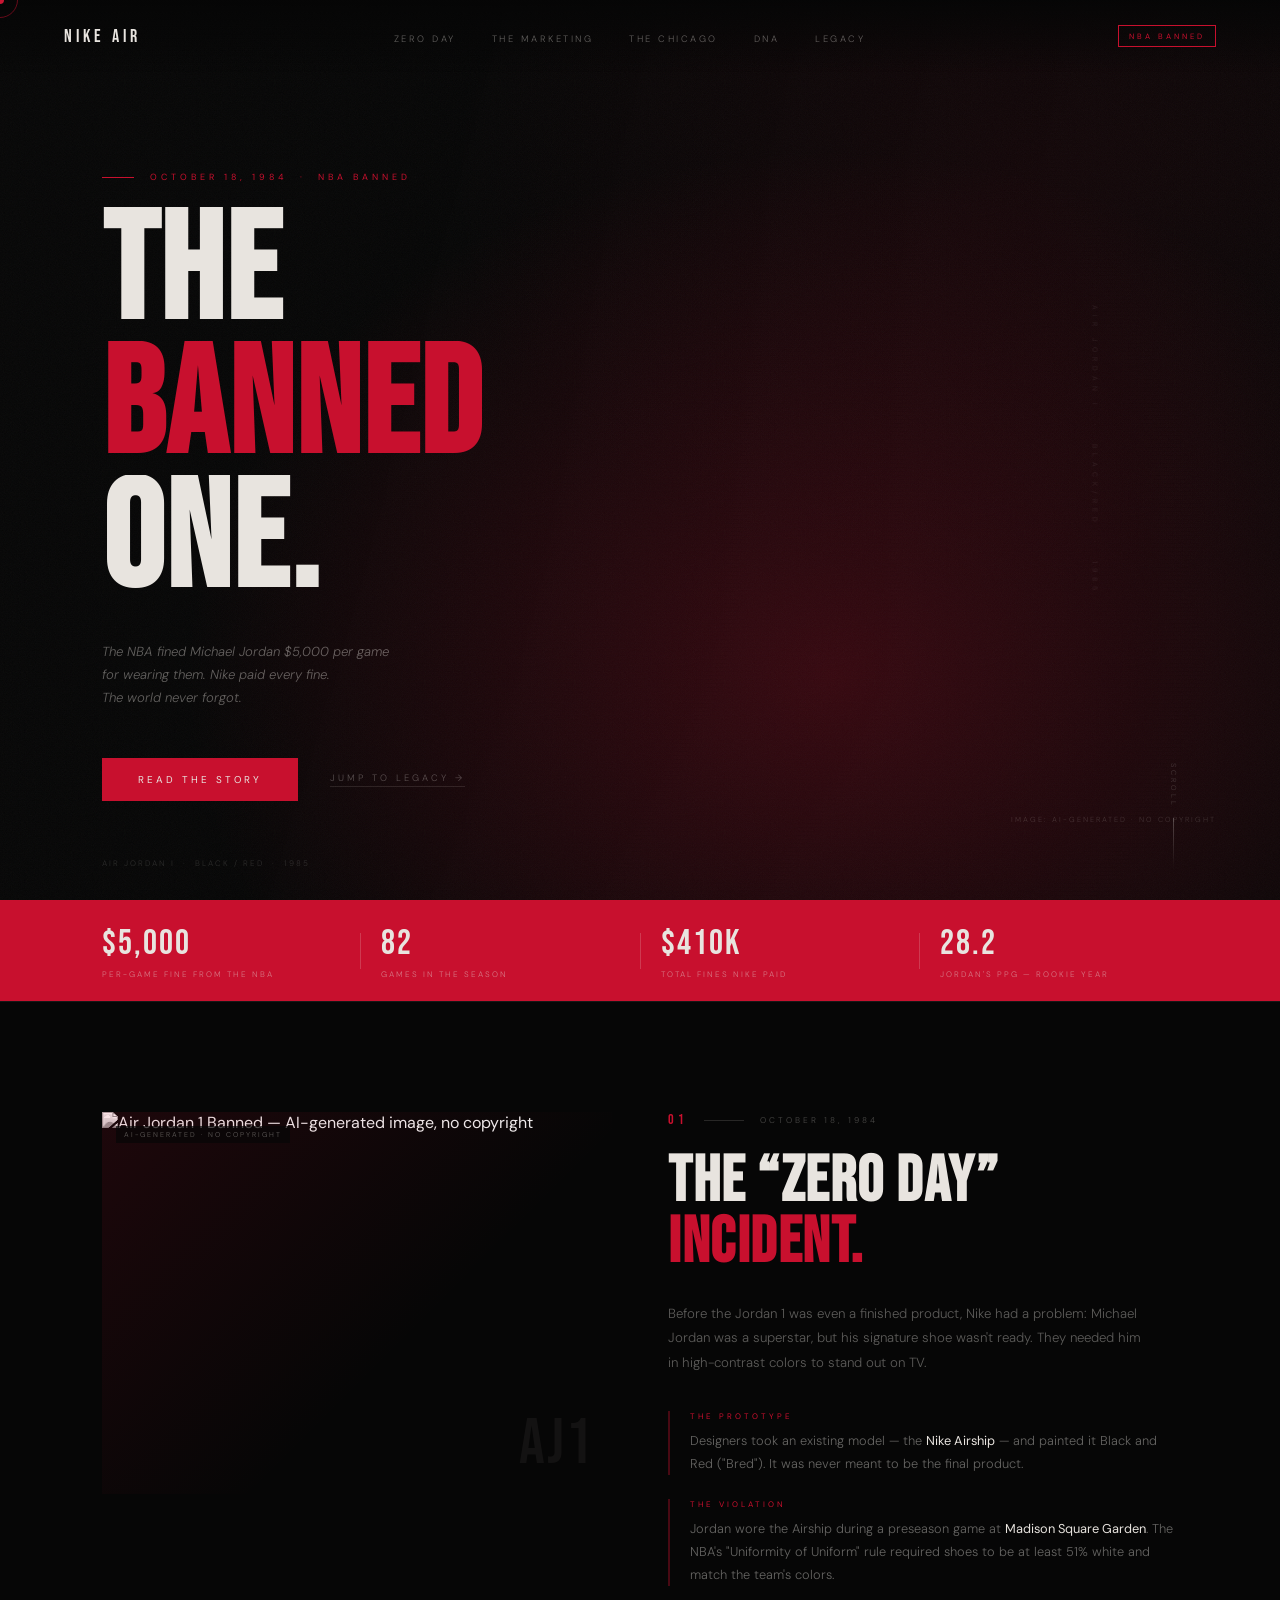
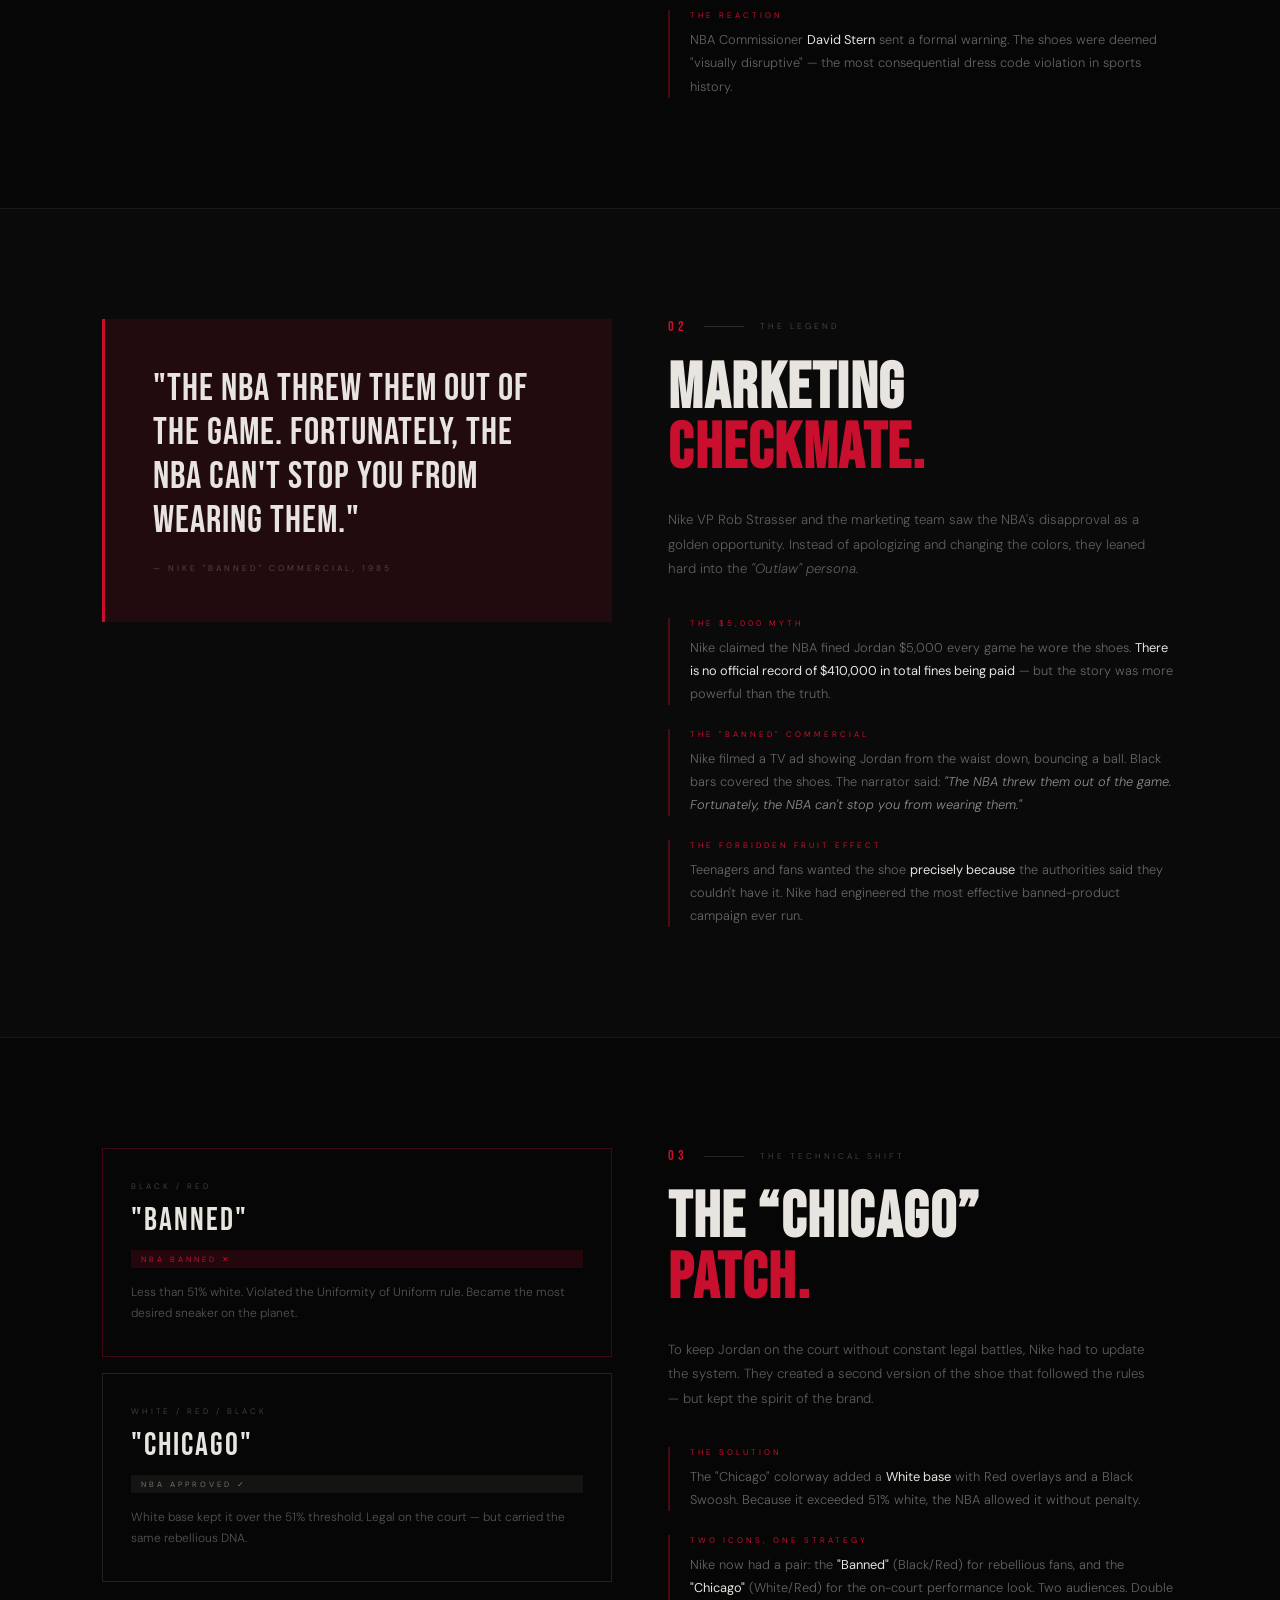
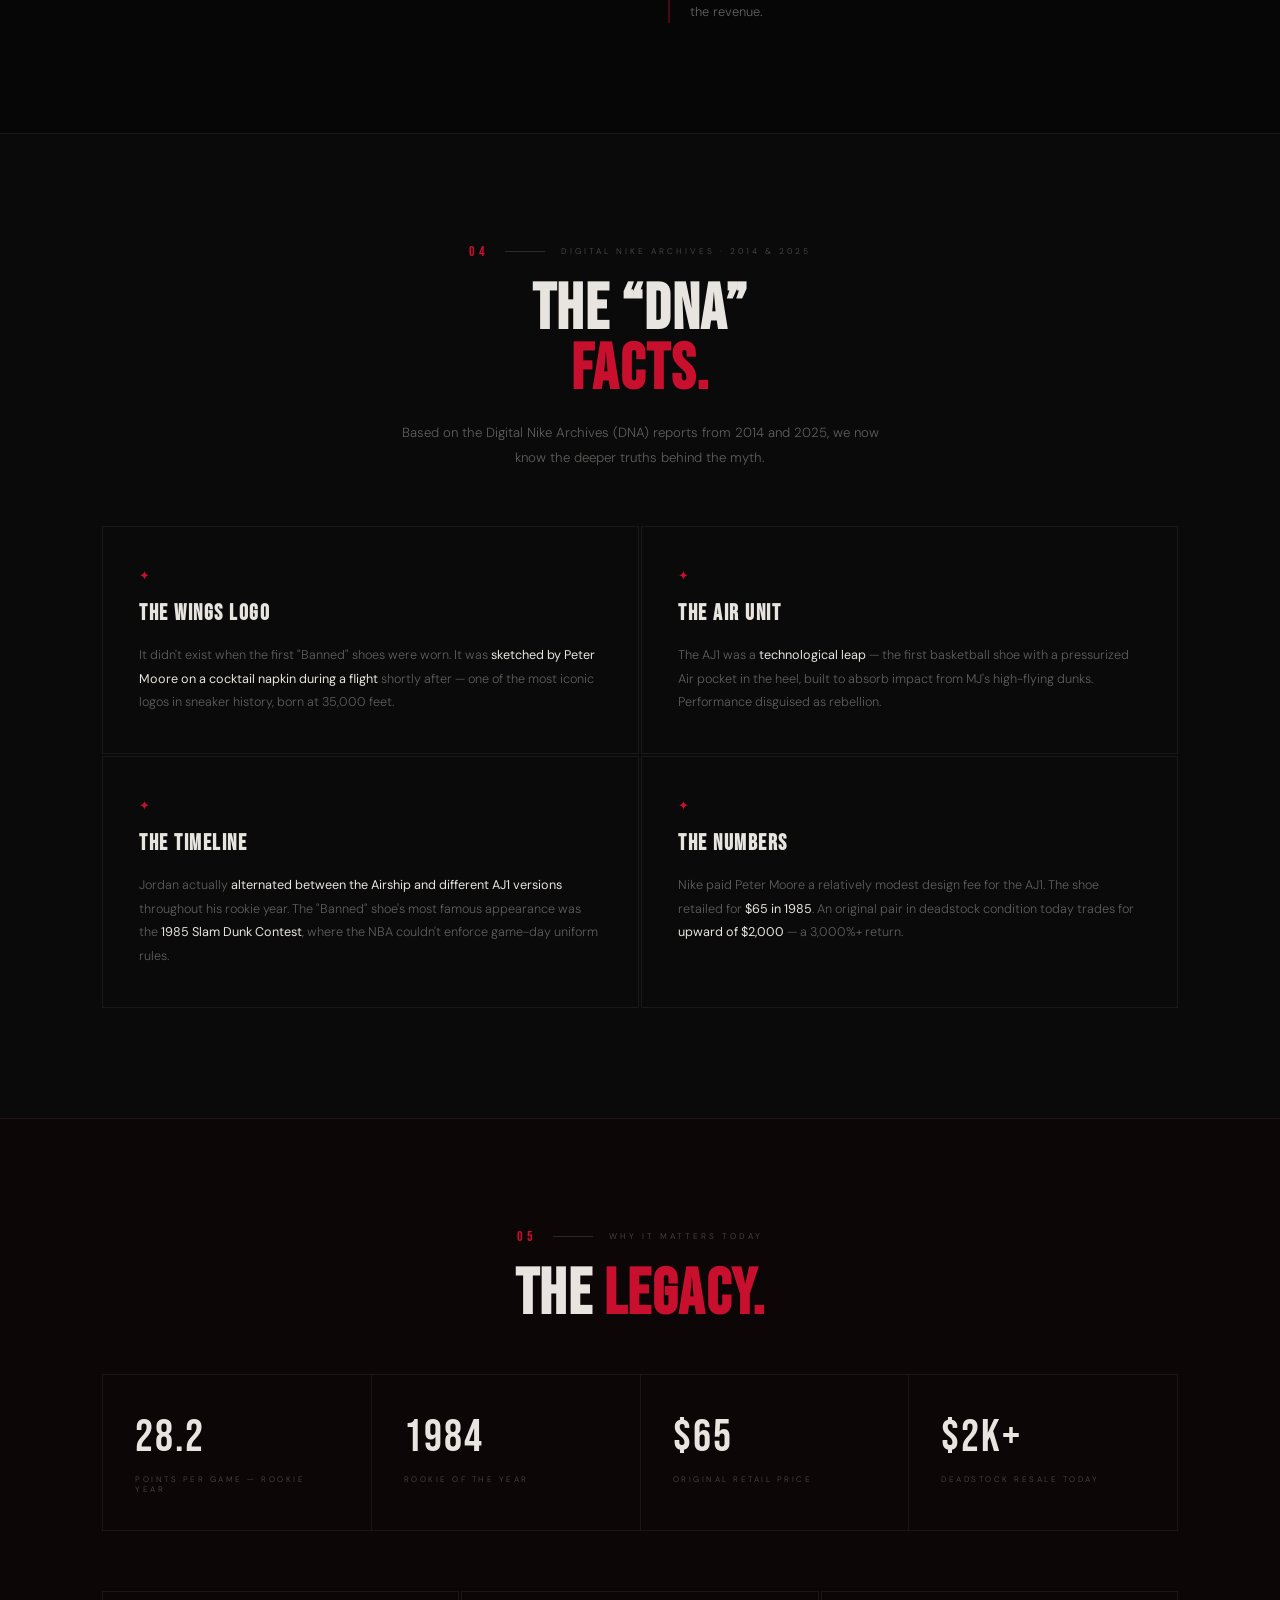
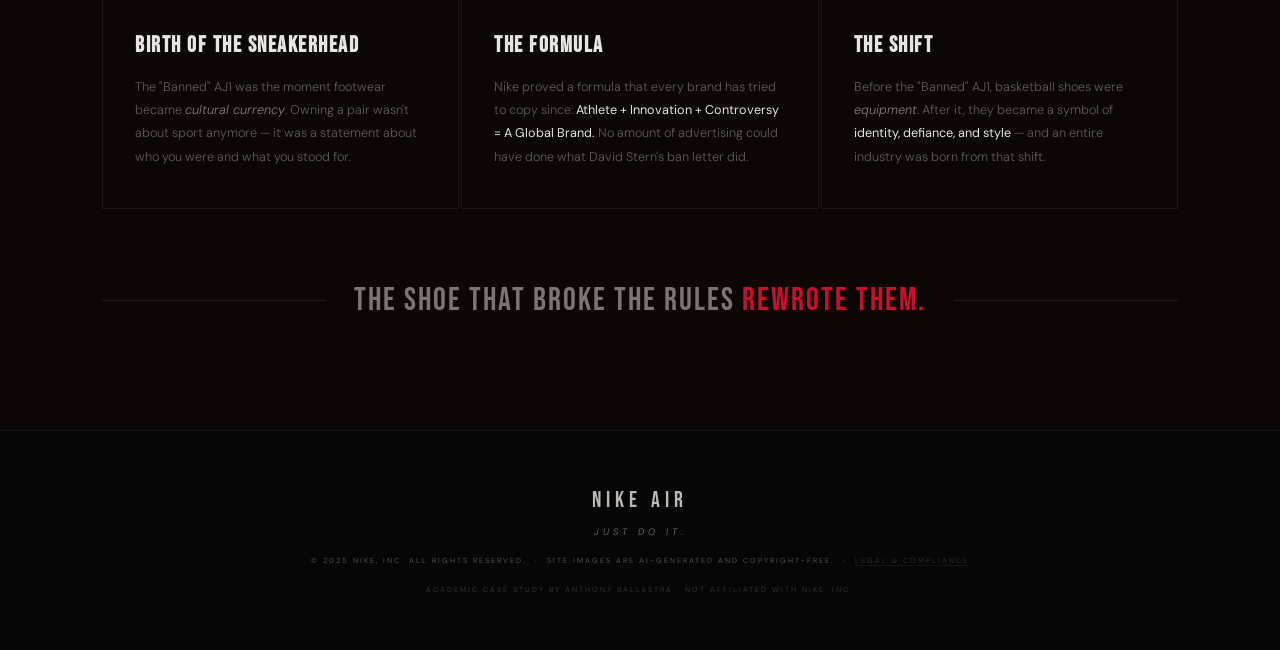
==== index.html @ bb5d792f "Completed Website" ====
<!DOCTYPE html>
<html lang="en">
<head>
    <meta charset="UTF-8">
    <meta name="viewport" content="width=device-width, initial-scale=1.0, viewport-fit=cover">
    <meta name="theme-color" content="#060606">
    <title>BANNED // AJ1 1985</title>
    <link rel="preconnect" href="https://fonts.googleapis.com">
    <link href="https://fonts.googleapis.com/css2?family=Bebas+Neue&family=DM+Sans:ital,wght@0,300;0,400;1,300&display=swap" rel="stylesheet">
    <link rel="stylesheet" href="style.css">
</head>
<body>

    <div class="cursor" id="cursor"></div>
    <div class="cursor-ring" id="cursorRing"></div>

    <!-- LOADING SCREEN -->
    <div class="loader" id="loader">
        <div class="loader-bar"></div>
        <span class="loader-text">AJ1 · 1985</span>
    </div>

    <!-- MOBILE MENU OVERLAY -->
    <div class="mobile-menu" id="mobileMenu" aria-hidden="true">
        <ul>
            <li><a href="#zero-day">Zero Day</a></li>
            <li><a href="#marketing">The Marketing</a></li>
            <li><a href="#chicago">The Chicago</a></li>
            <li><a href="#dna">DNA</a></li>
            <li><a href="#legacy">Legacy</a></li>
        </ul>
        <div class="mobile-menu-badge">NBA Banned</div>
    </div>

    <!-- NAV -->
    <nav>
        <div class="nav-logo">Nike Air</div>
        <ul class="nav-links">
            <li><a href="#zero-day">Zero Day</a></li>
            <li><a href="#marketing">The Marketing</a></li>
            <li><a href="#chicago">The Chicago</a></li>
            <li><a href="#dna">DNA</a></li>
            <li><a href="#legacy">Legacy</a></li>
        </ul>
        <div class="nav-badge">NBA BANNED</div>
        <button class="nav-hamburger" id="hamburger" aria-label="Open menu" aria-expanded="false">
            <span></span>
            <span></span>
            <span></span>
        </button>
    </nav>

    <!-- HERO -->
    <section class="hero">
        <div class="hero-bg"></div>
        <div class="hero-overlay-left"></div>
        <div class="hero-overlay-glow"></div>
        <div class="hero-noise"></div>
        <div class="hero-scan"></div>
        <div class="img-credit">Image: AI-generated · No copyright</div>

        <div class="hero-content">
            <div class="eyebrow">
                <div class="eyebrow-line"></div>
                <span class="eyebrow-text">October 18, 1984 &nbsp;·&nbsp; NBA Banned</span>
            </div>
            <h1 class="headline">
                <span class="line"><span>The</span></span>
                <span class="line"><span class="red">Banned</span></span>
                <span class="line"><span>One.</span></span>
            </h1>
            <p class="hero-body">
                The NBA fined Michael Jordan $5,000 per game<br>
                for wearing them. Nike paid every fine.<br>
                The world never forgot.
            </p>
            <div class="cta-group">
                <a href="#zero-day" class="cta-btn"><span>Read the Story</span></a>
                <a href="#legacy" class="cta-link">Jump to Legacy &rarr;</a>
            </div>
        </div>

        <div class="hero-side-text">AIR JORDAN I &nbsp;·&nbsp; BLACK/RED &nbsp;·&nbsp; 1985</div>

        <div class="hero-bottom">
            <span class="fine-print">Air Jordan I &nbsp;·&nbsp; Black / Red &nbsp;·&nbsp; 1985</span>
            <div class="scroll-hint">
                <span>Scroll</span>
                <div class="scroll-line"></div>
            </div>
        </div>
    </section>

    <!-- STATS STRIP -->
    <div class="stats-strip">
        <div class="stat-item">
            <span class="stat-num">$5,000</span>
            <span class="stat-label">Per-game fine from the NBA</span>
        </div>
        <div class="stat-divider"></div>
        <div class="stat-item">
            <span class="stat-num">82</span>
            <span class="stat-label">Games in the season</span>
        </div>
        <div class="stat-divider"></div>
        <div class="stat-item">
            <span class="stat-num">$410K</span>
            <span class="stat-label">Total fines Nike paid</span>
        </div>
        <div class="stat-divider"></div>
        <div class="stat-item">
            <span class="stat-num">28.2</span>
            <span class="stat-label">Jordan's PPG — Rookie Year</span>
        </div>
    </div>

    <!-- CHAPTER 1: ZERO DAY -->
    <section class="chapter" id="zero-day">
        <div class="chapter-inner story-layout">
            <div class="story-visual">
                <img src="./assets/jordan 1 banned.png"
                     alt="Air Jordan 1 Banned — AI-generated image, no copyright"
                     title="AI-generated image · No copyright restrictions"
                     class="story-visual-img"
                     loading="lazy">
                <div class="story-visual-overlay"></div>
                <div class="story-visual-label">AJ1</div>
                <div class="story-img-badge">AI-generated · No copyright</div>
            </div>
            <div class="chapter-text">
                <div class="chapter-tag">
                    <span class="chapter-num">01</span>
                    <span class="chapter-line"></span>
                    <span class="chapter-label">October 18, 1984</span>
                </div>
                <h2 class="chapter-headline">The &ldquo;Zero Day&rdquo;<br><span class="red">Incident.</span></h2>
                <p class="chapter-body">Before the Jordan 1 was even a finished product, Nike had a problem: Michael Jordan was a superstar, but his signature shoe wasn't ready. They needed him in high-contrast colors to stand out on TV.</p>
                <div class="fact-block">
                    <div class="fact-item">
                        <span class="fact-label">The Prototype</span>
                        <p>Designers took an existing model — the <strong>Nike Airship</strong> — and painted it Black and Red ("Bred"). It was never meant to be the final product.</p>
                    </div>
                    <div class="fact-item">
                        <span class="fact-label">The Violation</span>
                        <p>Jordan wore the Airship during a preseason game at <strong>Madison Square Garden</strong>. The NBA's "Uniformity of Uniform" rule required shoes to be at least 51% white and match the team's colors.</p>
                    </div>
                    <div class="fact-item">
                        <span class="fact-label">The Reaction</span>
                        <p>NBA Commissioner <strong>David Stern</strong> sent a formal warning. The shoes were deemed "visually disruptive" — the most consequential dress code violation in sports history.</p>
                    </div>
                </div>
            </div>
        </div>
    </section>

    <!-- CHAPTER 2: MARKETING CHECKMATE -->
    <section class="chapter chapter-alt" id="marketing">
        <div class="chapter-inner story-layout reverse">
            <div class="chapter-text">
                <div class="chapter-tag">
                    <span class="chapter-num">02</span>
                    <span class="chapter-line"></span>
                    <span class="chapter-label">The Legend</span>
                </div>
                <h2 class="chapter-headline">Marketing<br><span class="red">Checkmate.</span></h2>
                <p class="chapter-body">Nike VP Rob Strasser and the marketing team saw the NBA's disapproval as a golden opportunity. Instead of apologizing and changing the colors, they leaned hard into the <em>"Outlaw" persona.</em></p>
                <div class="fact-block">
                    <div class="fact-item">
                        <span class="fact-label">The $5,000 Myth</span>
                        <p>Nike claimed the NBA fined Jordan $5,000 every game he wore the shoes. <strong>There is no official record of $410,000 in total fines being paid</strong> — but the story was more powerful than the truth.</p>
                    </div>
                    <div class="fact-item">
                        <span class="fact-label">The "Banned" Commercial</span>
                        <p>Nike filmed a TV ad showing Jordan from the waist down, bouncing a ball. Black bars covered the shoes. The narrator said: <em>"The NBA threw them out of the game. Fortunately, the NBA can't stop you from wearing them."</em></p>
                    </div>
                    <div class="fact-item">
                        <span class="fact-label">The Forbidden Fruit Effect</span>
                        <p>Teenagers and fans wanted the shoe <strong>precisely because</strong> the authorities said they couldn't have it. Nike had engineered the most effective banned-product campaign ever run.</p>
                    </div>
                </div>
            </div>
            <div class="pull-quote-block">
                <blockquote>
                    "The NBA threw them out of the game. Fortunately, the NBA can't stop you from wearing them."
                </blockquote>
                <cite>— Nike "Banned" Commercial, 1985</cite>
            </div>
        </div>
    </section>

    <!-- CHAPTER 3: THE CHICAGO PATCH -->
    <section class="chapter" id="chicago">
        <div class="chapter-inner story-layout">
            <div class="specs-visual">
                <div class="colorway-card cc-banned">
                    <div class="cc-shoe-label">Black / Red</div>
                    <div class="cc-name">"Banned"</div>
                    <div class="cc-status status-banned">NBA Banned ✕</div>
                    <p class="cc-desc">Less than 51% white. Violated the Uniformity of Uniform rule. Became the most desired sneaker on the planet.</p>
                </div>
                <div class="colorway-card cc-chicago">
                    <div class="cc-shoe-label">White / Red / Black</div>
                    <div class="cc-name">"Chicago"</div>
                    <div class="cc-status status-allowed">NBA Approved ✓</div>
                    <p class="cc-desc">White base kept it over the 51% threshold. Legal on the court — but carried the same rebellious DNA.</p>
                </div>
            </div>
            <div class="chapter-text">
                <div class="chapter-tag">
                    <span class="chapter-num">03</span>
                    <span class="chapter-line"></span>
                    <span class="chapter-label">The Technical Shift</span>
                </div>
                <h2 class="chapter-headline">The &ldquo;Chicago&rdquo;<br><span class="red">Patch.</span></h2>
                <p class="chapter-body">To keep Jordan on the court without constant legal battles, Nike had to update the system. They created a second version of the shoe that followed the rules — but kept the spirit of the brand.</p>
                <div class="fact-block">
                    <div class="fact-item">
                        <span class="fact-label">The Solution</span>
                        <p>The "Chicago" colorway added a <strong>White base</strong> with Red overlays and a Black Swoosh. Because it exceeded 51% white, the NBA allowed it without penalty.</p>
                    </div>
                    <div class="fact-item">
                        <span class="fact-label">Two Icons, One Strategy</span>
                        <p>Nike now had a pair: the <strong>"Banned"</strong> (Black/Red) for rebellious fans, and the <strong>"Chicago"</strong> (White/Red) for the on-court performance look. Two audiences. Double the revenue.</p>
                    </div>
                </div>
            </div>
        </div>
    </section>

    <!-- CHAPTER 4: DNA FACTS -->
    <section class="chapter chapter-alt" id="dna">
        <div class="chapter-inner">
            <div class="chapter-tag centered">
                <span class="chapter-num">04</span>
                <span class="chapter-line"></span>
                <span class="chapter-label">Digital Nike Archives · 2014 &amp; 2025</span>
            </div>
            <h2 class="chapter-headline centered">The &ldquo;DNA&rdquo;<br><span class="red">Facts.</span></h2>
            <p class="chapter-body centered-body">Based on the Digital Nike Archives (DNA) reports from 2014 and 2025, we now know the deeper truths behind the myth.</p>
            <div class="dna-grid">
                <div class="dna-card">
                    <span class="dna-icon">✦</span>
                    <h3>The Wings Logo</h3>
                    <p>It didn't exist when the first "Banned" shoes were worn. It was <strong>sketched by Peter Moore on a cocktail napkin during a flight</strong> shortly after — one of the most iconic logos in sneaker history, born at 35,000 feet.</p>
                </div>
                <div class="dna-card">
                    <span class="dna-icon">✦</span>
                    <h3>The Air Unit</h3>
                    <p>The AJ1 was a <strong>technological leap</strong> — the first basketball shoe with a pressurized Air pocket in the heel, built to absorb impact from MJ's high-flying dunks. Performance disguised as rebellion.</p>
                </div>
                <div class="dna-card">
                    <span class="dna-icon">✦</span>
                    <h3>The Timeline</h3>
                    <p>Jordan actually <strong>alternated between the Airship and different AJ1 versions</strong> throughout his rookie year. The "Banned" shoe's most famous appearance was the <strong>1985 Slam Dunk Contest</strong>, where the NBA couldn't enforce game-day uniform rules.</p>
                </div>
                <div class="dna-card">
                    <span class="dna-icon">✦</span>
                    <h3>The Numbers</h3>
                    <p>Nike paid Peter Moore a relatively modest design fee for the AJ1. The shoe retailed for <strong>$65 in 1985</strong>. An original pair in deadstock condition today trades for <strong>upward of $2,000</strong> — a 3,000%+ return.</p>
                </div>
            </div>
        </div>
    </section>

    <!-- CHAPTER 5: LEGACY -->
    <section class="chapter legacy-chapter" id="legacy">
        <div class="chapter-inner">
            <div class="chapter-tag centered">
                <span class="chapter-num">05</span>
                <span class="chapter-line"></span>
                <span class="chapter-label">Why It Matters Today</span>
            </div>
            <h2 class="chapter-headline centered">The <span class="red">Legacy.</span></h2>

            <div class="legacy-stat-row">
                <div class="legacy-stat">
                    <span class="ls-num">28.2</span>
                    <span class="ls-label">Points Per Game — Rookie Year</span>
                </div>
                <div class="legacy-stat">
                    <span class="ls-num">1984</span>
                    <span class="ls-label">Rookie of the Year</span>
                </div>
                <div class="legacy-stat">
                    <span class="ls-num">$65</span>
                    <span class="ls-label">Original Retail Price</span>
                </div>
                <div class="legacy-stat">
                    <span class="ls-num">$2K+</span>
                    <span class="ls-label">Deadstock Resale Today</span>
                </div>
            </div>

            <div class="legacy-pillars">
                <div class="pillar">
                    <h3>Birth of the Sneakerhead</h3>
                    <p>The "Banned" AJ1 was the moment footwear became <em>cultural currency</em>. Owning a pair wasn't about sport anymore — it was a statement about who you were and what you stood for.</p>
                </div>
                <div class="pillar">
                    <h3>The Formula</h3>
                    <p>Nike proved a formula that every brand has tried to copy since: <strong>Athlete + Innovation + Controversy = A Global Brand.</strong> No amount of advertising could have done what David Stern's ban letter did.</p>
                </div>
                <div class="pillar">
                    <h3>The Shift</h3>
                    <p>Before the "Banned" AJ1, basketball shoes were <em>equipment</em>. After it, they became a symbol of <strong>identity, defiance, and style</strong> — and an entire industry was born from that shift.</p>
                </div>
            </div>

            <div class="closing-line">
                <div class="cl-rule"></div>
                <p>The shoe that broke the rules <span class="red">rewrote them.</span></p>
                <div class="cl-rule"></div>
            </div>
        </div>
    </section>

    <!-- FOOTER -->
    <footer class="footer">
        <div class="footer-inner">
            <div class="footer-logo">Nike Air</div>
            <p class="footer-tagline">Just Do It.</p>
            <p class="footer-copy">© 2025 Nike, Inc. All rights reserved. &nbsp;·&nbsp; Site images are AI-generated and copyright-free. &nbsp;·&nbsp; <a href="legal.html" style="color:inherit;opacity:0.5;text-decoration:none;border-bottom:1px solid rgba(232,228,223,0.15);">Legal &amp; Compliance</a></p>
            <p class="footer-copy" style="margin-top:8px;opacity:0.6;">Academic case study by Anthony Ballestra · Not affiliated with Nike, Inc.</p>
        </div>
    </footer>

    <script src="./main.js"></script>
</body>
</html>
---- style.css ----
/* ── RESET & VARIABLES ── */
*,
*::before,
*::after {
    margin: 0;
    padding: 0;
    box-sizing: border-box;
}

:root {
    --red: #c8102e;
    --red-dim: rgba(200, 16, 46, 0.12);
    --black: #060606;
    --off-white: #e8e4df;
    --dim: rgba(232, 228, 223, 0.38);
    --border: rgba(232, 228, 223, 0.07);
    --nav-height: 72px;
}

html {
    scroll-behavior: smooth;
    -webkit-text-size-adjust: 100%;
}

body {
    overflow-x: hidden;
    background: var(--black);
    color: var(--off-white);
    font-family: 'DM Sans', sans-serif;
    cursor: none;
    -webkit-font-smoothing: antialiased;
    -moz-osx-font-smoothing: grayscale;
}

.red { color: var(--red); }

/* ── LOADER ── */
.loader {
    position: fixed;
    inset: 0;
    z-index: 9999;
    display: flex;
    flex-direction: column;
    align-items: center;
    justify-content: center;
    gap: 20px;
    background: var(--black);
    transition: opacity 0.6s ease, visibility 0.6s ease;
}

.loader.done {
    opacity: 0;
    visibility: hidden;
    pointer-events: none;
}

.loader-bar {
    position: relative;
    width: 200px;
    height: 1px;
    overflow: hidden;
    background: rgba(232, 228, 223, 0.08);
}

.loader-bar::after {
    content: '';
    position: absolute;
    top: 0; left: -100%;
    width: 100%; height: 100%;
    background: var(--red);
    animation: loadBar 1.1s cubic-bezier(0.4, 0, 0.2, 1) forwards;
}

@keyframes loadBar { to { left: 0; } }

.loader-text {
    color: rgba(232, 228, 223, 0.25);
    font-size: 0.52rem;
    letter-spacing: 6px;
    text-transform: uppercase;
}

/* ── CURSOR ── */
.cursor {
    position: fixed;
    z-index: 9000;
    width: 8px; height: 8px;
    pointer-events: none;
    background: var(--red);
    border-radius: 50%;
    transform: translate(-50%, -50%);
    transition: width 0.2s, height 0.2s;
    mix-blend-mode: screen;
}

.cursor-ring {
    position: fixed;
    z-index: 8999;
    width: 36px; height: 36px;
    pointer-events: none;
    border: 1px solid rgba(200, 16, 46, 0.5);
    border-radius: 50%;
    transform: translate(-50%, -50%);
    transition: width 0.2s, height 0.2s, border-color 0.2s;
}

/* ── NAV ── */
nav {
    position: fixed;
    top: 0; left: 0; right: 0;
    z-index: 100;
    display: flex;
    justify-content: space-between;
    align-items: center;
    padding: 0 5%;
    height: var(--nav-height);
}

nav::before {
    content: '';
    position: absolute;
    inset: 0;
    pointer-events: none;
    background: linear-gradient(to bottom, rgba(6,6,6,0.97) 0%, transparent 100%);
    backdrop-filter: blur(0px);
    -webkit-backdrop-filter: blur(0px);
}

.nav-logo {
    position: relative;
    color: var(--off-white);
    font-family: 'Bebas Neue', sans-serif;
    font-size: 1.1rem;
    letter-spacing: 4px;
    z-index: 1;
}

.nav-links {
    position: relative;
    display: flex;
    gap: 36px;
    list-style: none;
    z-index: 1;
}

.nav-links a {
    color: rgba(232, 228, 223, 0.4);
    font-size: 0.58rem;
    font-weight: 300;
    letter-spacing: 2.5px;
    text-transform: uppercase;
    text-decoration: none;
    transition: color 0.3s;
}

.nav-links a:hover { color: var(--off-white); }

.nav-badge {
    position: relative;
    padding: 5px 10px;
    border: 1px solid var(--red);
    color: var(--red);
    font-size: 0.48rem;
    letter-spacing: 3px;
    text-transform: uppercase;
    z-index: 1;
}

/* ── HAMBURGER ── */
.nav-hamburger {
    display: none;
    position: relative;
    z-index: 200;
    flex-direction: column;
    justify-content: center;
    gap: 5px;
    width: 32px;
    height: 32px;
    background: none;
    border: none;
    cursor: pointer;
    padding: 4px;
}

.nav-hamburger span {
    display: block;
    width: 100%;
    height: 1px;
    background: var(--off-white);
    transition: transform 0.35s cubic-bezier(0.16, 1, 0.3, 1), opacity 0.3s ease;
    transform-origin: center;
}

.nav-hamburger.open span:nth-child(1) { transform: translateY(6px) rotate(45deg); }
.nav-hamburger.open span:nth-child(2) { opacity: 0; transform: scaleX(0); }
.nav-hamburger.open span:nth-child(3) { transform: translateY(-6px) rotate(-45deg); }

/* ── MOBILE MENU OVERLAY ── */
.mobile-menu {
    display: none;
    position: fixed;
    inset: 0;
    z-index: 150;
    background: rgba(6, 6, 6, 0.98);
    flex-direction: column;
    justify-content: center;
    align-items: center;
    gap: 0;
    opacity: 0;
    pointer-events: none;
    transition: opacity 0.4s ease;
}

.mobile-menu.open {
    opacity: 1;
    pointer-events: all;
}

.mobile-menu ul {
    list-style: none;
    display: flex;
    flex-direction: column;
    align-items: center;
    gap: 8px;
    width: 100%;
    padding: 0 8%;
}

.mobile-menu ul li a {
    display: block;
    padding: 18px 0;
    color: rgba(232, 228, 223, 0.5);
    font-family: 'Bebas Neue', sans-serif;
    font-size: clamp(2.2rem, 8vw, 3.5rem);
    letter-spacing: 3px;
    text-transform: uppercase;
    text-decoration: none;
    text-align: center;
    border-bottom: 1px solid var(--border);
    width: 100%;
    transition: color 0.3s;
}

.mobile-menu ul li a:hover { color: var(--off-white); }
.mobile-menu ul li:last-child a { border-bottom: none; }

.mobile-menu-badge {
    margin-top: 40px;
    padding: 6px 14px;
    border: 1px solid var(--red);
    color: var(--red);
    font-size: 0.5rem;
    letter-spacing: 4px;
    text-transform: uppercase;
}

/* ── HERO ── */
.hero {
    position: relative;
    display: flex;
    align-items: center;
    width: 100%;
    height: 100svh;
    min-height: 600px;
    overflow: hidden;
}

.hero-bg {
    position: absolute;
    inset: 0;
    background-image: url('./assets/jordan\ 1\ banned.png');
    background-size: cover;
    background-position: center 30%;
    transform: scale(1.08);
    animation: slowZoom 20s ease forwards;
}

@keyframes slowZoom {
    from { transform: scale(1.08); }
    to   { transform: scale(1.0); }
}

.hero-overlay-left {
    position: absolute;
    inset: 0;
    background: linear-gradient(
        105deg,
        rgba(6,6,6,1) 0%,
        rgba(6,6,6,0.93) 28%,
        rgba(6,6,6,0.5) 52%,
        rgba(6,6,6,0.08) 72%,
        transparent 100%
    );
}

.hero-overlay-glow {
    position: absolute;
    inset: 0;
    background:
        radial-gradient(ellipse at 65% 75%, rgba(200,16,46,0.25) 0%, transparent 55%),
        radial-gradient(ellipse at 80% 20%, rgba(200,16,46,0.07) 0%, transparent 40%);
}

.hero-noise {
    position: absolute;
    inset: 0;
    opacity: 0.04;
    background-image: url("data:image/svg+xml,%3Csvg viewBox='0 0 200 200' xmlns='http://www.w3.org/2000/svg'%3E%3Cfilter id='n'%3E%3CfeTurbulence type='fractalNoise' baseFrequency='0.85' numOctaves='4' stitchTiles='stitch'/%3E%3C/filter%3E%3Crect width='100%25' height='100%25' filter='url(%23n)'/%3E%3C/svg%3E");
    background-size: 150px 150px;
}

.hero-scan {
    position: absolute;
    inset: 0;
    pointer-events: none;
    background: repeating-linear-gradient(
        to bottom,
        transparent,
        transparent 3px,
        rgba(0,0,0,0.025) 3px,
        rgba(0,0,0,0.025) 4px
    );
}

.img-credit {
    position: absolute;
    bottom: 76px;
    right: 5%;
    z-index: 10;
    color: rgba(232,228,223,0.18);
    font-size: 0.46rem;
    font-weight: 300;
    letter-spacing: 2px;
    text-transform: uppercase;
}

.hero-content {
    position: relative;
    z-index: 10;
    max-width: 620px;
    padding-left: 8%;
    padding-top: var(--nav-height);
}

.eyebrow {
    display: flex;
    align-items: center;
    gap: 16px;
    margin-bottom: 24px;
    opacity: 0;
    animation: fadeUp 0.8s ease 1.4s forwards;
}

.eyebrow-line {
    width: 32px;
    height: 1px;
    background: var(--red);
    flex-shrink: 0;
}

.eyebrow-text {
    color: var(--red);
    font-size: 0.56rem;
    font-weight: 400;
    letter-spacing: 4px;
    text-transform: uppercase;
}

.headline {
    margin-bottom: 32px;
    font-family: 'Bebas Neue', sans-serif;
    font-size: clamp(4rem, 12vw, 9.5rem);
    line-height: 0.88;
    letter-spacing: 2px;
    text-transform: uppercase;
}

.headline .line {
    display: block;
    overflow: hidden;
}

.headline .line span {
    display: block;
    opacity: 0;
    transform: translateY(100%);
}

.headline .line:nth-child(1) span { animation: slideUp 0.7s cubic-bezier(0.16,1,0.3,1) 1.6s  forwards; }
.headline .line:nth-child(2) span { animation: slideUp 0.7s cubic-bezier(0.16,1,0.3,1) 1.75s forwards; }
.headline .line:nth-child(3) span { animation: slideUp 0.7s cubic-bezier(0.16,1,0.3,1) 1.9s  forwards; }

@keyframes slideUp { to { opacity: 1; transform: translateY(0); } }
@keyframes fadeUp {
    from { opacity: 0; transform: translateY(12px); }
    to   { opacity: 1; transform: translateY(0); }
}

.hero-body {
    max-width: 320px;
    margin-bottom: 48px;
    color: rgba(232,228,223,0.4);
    font-size: 0.82rem;
    font-weight: 300;
    font-style: italic;
    line-height: 1.75;
    opacity: 0;
    animation: fadeUp 0.8s ease 2.1s forwards;
}

.cta-group {
    display: flex;
    align-items: center;
    gap: 32px;
    opacity: 0;
    animation: fadeUp 0.8s ease 2.3s forwards;
    flex-wrap: wrap;
}

.cta-btn {
    position: relative;
    display: inline-flex;
    padding: 15px 36px;
    overflow: hidden;
    background: var(--red);
    color: var(--off-white);
    font-size: 0.62rem;
    font-weight: 400;
    letter-spacing: 3px;
    text-transform: uppercase;
    text-decoration: none;
    transition: color 0.35s;
}

.cta-btn::before {
    content: '';
    position: absolute;
    inset: 0;
    background: var(--off-white);
    transform: translateX(-101%);
    transition: transform 0.35s cubic-bezier(0.16,1,0.3,1);
}

.cta-btn:hover::before  { transform: translateX(0); }
.cta-btn:hover          { color: var(--black); }

.cta-btn span {
    position: relative;
    z-index: 1;
}

.cta-link {
    padding-bottom: 2px;
    border-bottom: 1px solid rgba(232,228,223,0.12);
    color: rgba(232,228,223,0.32);
    font-size: 0.58rem;
    font-weight: 300;
    letter-spacing: 3px;
    text-transform: uppercase;
    text-decoration: none;
    transition: color 0.3s, border-color 0.3s;
}

.cta-link:hover {
    border-color: rgba(232,228,223,0.45);
    color: var(--off-white);
}

.hero-side-text {
    position: absolute;
    top: 50%;
    right: 40px;
    z-index: 10;
    color: rgba(232,228,223,0.1);
    font-size: 0.44rem;
    font-weight: 300;
    letter-spacing: 5px;
    text-transform: uppercase;
    white-space: nowrap;
    transform: translateY(-50%) rotate(90deg);
}

.hero-bottom {
    position: absolute;
    bottom: 32px;
    left: 8%; right: 8%;
    z-index: 10;
    display: flex;
    justify-content: space-between;
    align-items: flex-end;
    opacity: 0;
    animation: fadeUp 0.8s ease 2.5s forwards;
}

.fine-print {
    color: rgba(232,228,223,0.16);
    font-size: 0.5rem;
    font-weight: 300;
    letter-spacing: 2px;
    text-transform: uppercase;
}

.scroll-hint {
    display: flex;
    flex-direction: column;
    align-items: center;
    gap: 10px;
}

.scroll-hint span {
    color: rgba(232,228,223,0.2);
    font-size: 0.46rem;
    font-weight: 300;
    letter-spacing: 3px;
    text-transform: uppercase;
    writing-mode: vertical-rl;
}

.scroll-line {
    width: 1px;
    height: 50px;
    background: linear-gradient(to bottom, rgba(232,228,223,0.28), transparent);
    animation: scrollPulse 2s ease infinite;
}

@keyframes scrollPulse {
    0%, 100% { opacity: 0.3; }
    50%       { opacity: 1; }
}

/* ── STATS STRIP ── */
.stats-strip {
    display: flex;
    align-items: center;
    padding: 22px 8%;
    background: var(--red);
}

.stat-item {
    display: flex;
    flex: 1;
    flex-direction: column;
    gap: 4px;
    padding: 0 36px;
}

.stat-item:first-child { padding-left: 0; }
.stat-item:last-child  { padding-right: 0; }

.stat-divider {
    flex-shrink: 0;
    width: 1px;
    height: 36px;
    background: rgba(232,228,223,0.2);
}

.stat-num {
    color: var(--off-white);
    font-family: 'Bebas Neue', sans-serif;
    font-size: clamp(1.6rem, 4vw, 2.2rem);
    letter-spacing: 2px;
}

.stat-label {
    color: rgba(232,228,223,0.5);
    font-size: 0.5rem;
    font-weight: 300;
    letter-spacing: 2px;
    text-transform: uppercase;
}

/* ── CHAPTERS ── */
.chapter {
    padding: 110px 8%;
    border-top: 1px solid var(--border);
    opacity: 0;
    transform: translateY(28px);
    transition: opacity 0.85s ease, transform 0.85s ease;
}

.chapter.revealed {
    opacity: 1;
    transform: translateY(0);
}

.chapter-alt {
    background: rgba(232,228,223,0.015);
}

.chapter-inner {
    max-width: 1200px;
    margin: 0 auto;
}

.story-layout {
    display: grid;
    grid-template-columns: 1fr 1fr;
    align-items: start;
    gap: 80px;
}

.story-layout.reverse {
    direction: rtl;
}

.story-layout.reverse > * {
    direction: ltr;
}

/* Chapter tag */
.chapter-tag {
    display: flex;
    align-items: center;
    gap: 16px;
    margin-bottom: 24px;
}

.chapter-tag.centered {
    justify-content: center;
    margin-bottom: 20px;
}

.chapter-num {
    color: var(--red);
    font-family: 'Bebas Neue', sans-serif;
    font-size: 0.85rem;
    letter-spacing: 4px;
}

.chapter-line {
    flex: 1;
    max-width: 40px;
    height: 1px;
    background: rgba(232,228,223,0.15);
}

.chapter-label {
    color: rgba(232,228,223,0.3);
    font-size: 0.52rem;
    font-weight: 300;
    letter-spacing: 3px;
    text-transform: uppercase;
}

.chapter-headline {
    margin-bottom: 28px;
    color: var(--off-white);
    font-family: 'Bebas Neue', sans-serif;
    font-size: clamp(2.4rem, 5vw, 4.5rem);
    line-height: 0.95;
    letter-spacing: 1.5px;
}

.chapter-headline.centered {
    margin-bottom: 20px;
    text-align: center;
}

.chapter-body {
    max-width: 480px;
    margin-bottom: 36px;
    color: rgba(232,228,223,0.38);
    font-size: 0.83rem;
    font-weight: 300;
    line-height: 1.85;
}

.centered-body {
    margin: 0 auto 56px auto;
    text-align: center;
}

/* Fact blocks */
.fact-block {
    display: flex;
    flex-direction: column;
    gap: 24px;
}

.fact-item {
    padding-left: 20px;
    border-left: 2px solid rgba(200,16,46,0.35);
}

.fact-label {
    display: block;
    margin-bottom: 8px;
    color: var(--red);
    font-size: 0.5rem;
    font-weight: 400;
    letter-spacing: 3px;
    text-transform: uppercase;
}

.fact-item p {
    color: rgba(232,228,223,0.42);
    font-size: 0.8rem;
    font-weight: 300;
    line-height: 1.8;
}

.fact-item p strong {
    color: var(--off-white);
    font-weight: 400;
}

.fact-item p em {
    color: rgba(232,228,223,0.6);
    font-style: italic;
}

/* Story visual */
.story-visual {
    position: relative;
    overflow: hidden;
    aspect-ratio: 4/3;
}

.story-visual-img {
    display: block;
    width: 100%; height: 100%;
    object-fit: cover;
    filter: grayscale(100%) contrast(1.1);
    transition: filter 0.6s ease;
}

.story-visual:hover .story-visual-img {
    filter: grayscale(0%) contrast(1.0);
}

.story-visual-overlay {
    position: absolute;
    inset: 0;
    pointer-events: none;
    background: linear-gradient(135deg, rgba(200,16,46,0.12) 0%, transparent 60%);
}

.story-visual-label {
    position: absolute;
    right: 18px;
    bottom: 18px;
    color: rgba(232,228,223,0.06);
    font-family: 'Bebas Neue', sans-serif;
    font-size: 4rem;
    line-height: 1;
    letter-spacing: 2px;
}

.story-img-badge {
    position: absolute;
    top: 14px; left: 14px;
    padding: 4px 8px;
    background: rgba(6,6,6,0.7);
    color: rgba(232,228,223,0.38);
    font-size: 0.44rem;
    font-weight: 300;
    letter-spacing: 2px;
    text-transform: uppercase;
}

/* Pull quote */
.pull-quote-block {
    display: flex;
    flex-direction: column;
    justify-content: center;
    align-items: flex-start;
    gap: 20px;
    padding: 48px;
    border-left: 3px solid var(--red);
    background: var(--red-dim);
}

blockquote {
    color: var(--off-white);
    font-family: 'Bebas Neue', sans-serif;
    font-size: clamp(1.4rem, 3vw, 2.4rem);
    line-height: 1.15;
    letter-spacing: 1px;
}

cite {
    color: rgba(232,228,223,0.3);
    font-size: 0.52rem;
    font-style: normal;
    font-weight: 300;
    letter-spacing: 3px;
    text-transform: uppercase;
}

/* Colorway cards */
.specs-visual {
    display: flex;
    flex-direction: column;
    gap: 16px;
}

.colorway-card {
    display: flex;
    flex-direction: column;
    gap: 10px;
    padding: 32px 28px;
    border: 1px solid var(--border);
    opacity: 0;
    transform: translateY(16px);
    transition: opacity 0.6s ease, transform 0.6s ease;
}

.colorway-card.revealed { opacity: 1; transform: translateY(0); }
.colorway-card:nth-child(2).revealed { transition-delay: 0.12s; }

.cc-banned   { border-color: rgba(200,16,46,0.3); }
.cc-chicago  { border-color: rgba(232,228,223,0.12); }

.cc-shoe-label {
    color: rgba(232,228,223,0.3);
    font-size: 0.5rem;
    font-weight: 300;
    letter-spacing: 3px;
    text-transform: uppercase;
}

.cc-name {
    color: var(--off-white);
    font-family: 'Bebas Neue', sans-serif;
    font-size: 2rem;
    letter-spacing: 2px;
}

.cc-status {
    display: inline-block;
    padding: 4px 10px;
    font-size: 0.48rem;
    font-weight: 400;
    letter-spacing: 3px;
    text-transform: uppercase;
}

.status-banned  { background: rgba(200,16,46,0.15); color: var(--red); }
.status-allowed { background: rgba(232,228,223,0.06); color: rgba(232,228,223,0.45); }

.cc-desc {
    margin-top: 4px;
    color: rgba(232,228,223,0.35);
    font-size: 0.75rem;
    font-weight: 300;
    line-height: 1.75;
}

/* DNA Grid */
.dna-grid {
    display: grid;
    grid-template-columns: 1fr 1fr;
    gap: 2px;
    margin-top: 48px;
}

.dna-card {
    display: flex;
    flex-direction: column;
    gap: 16px;
    padding: 40px 36px;
    border: 1px solid var(--border);
    opacity: 0;
    transform: translateY(16px);
    transition: opacity 0.6s ease, transform 0.6s ease;
}

.dna-card.revealed { opacity: 1; transform: translateY(0); }
.dna-card:nth-child(2).revealed { transition-delay: 0.08s; }
.dna-card:nth-child(3).revealed { transition-delay: 0.16s; }
.dna-card:nth-child(4).revealed { transition-delay: 0.24s; }

.dna-card:hover { background: rgba(232,228,223,0.02); }

.dna-icon {
    color: var(--red);
    font-size: 0.8rem;
}

.dna-card h3 {
    color: var(--off-white);
    font-family: 'Bebas Neue', sans-serif;
    font-size: 1.4rem;
    letter-spacing: 1.5px;
}

.dna-card p {
    color: rgba(232,228,223,0.38);
    font-size: 0.79rem;
    font-weight: 300;
    line-height: 1.85;
}

.dna-card p strong {
    color: var(--off-white);
    font-weight: 400;
}

/* Legacy */
.legacy-chapter { background: rgba(200,16,46,0.03); }

.legacy-stat-row {
    display: flex;
    gap: 0;
    margin-top: 48px;
    margin-bottom: 60px;
    border: 1px solid var(--border);
}

.legacy-stat {
    display: flex;
    flex: 1;
    flex-direction: column;
    gap: 10px;
    padding: 36px 32px;
    border-right: 1px solid var(--border);
    opacity: 0;
    transform: translateY(12px);
    transition: opacity 0.5s ease, transform 0.5s ease;
}

.legacy-stat:last-child { border-right: none; }
.legacy-stat.revealed           { opacity: 1; transform: translateY(0); }
.legacy-stat:nth-child(2).revealed { transition-delay: 0.08s; }
.legacy-stat:nth-child(3).revealed { transition-delay: 0.16s; }
.legacy-stat:nth-child(4).revealed { transition-delay: 0.24s; }

.ls-num {
    color: var(--off-white);
    font-family: 'Bebas Neue', sans-serif;
    font-size: clamp(1.8rem, 4vw, 2.8rem);
    letter-spacing: 2px;
}

.ls-label {
    color: rgba(232,228,223,0.3);
    font-size: 0.5rem;
    font-weight: 300;
    letter-spacing: 2.5px;
    text-transform: uppercase;
}

.legacy-pillars {
    display: grid;
    grid-template-columns: 1fr 1fr 1fr;
    gap: 2px;
}

.pillar {
    display: flex;
    flex-direction: column;
    gap: 16px;
    padding: 40px 32px;
    border: 1px solid var(--border);
    opacity: 0;
    transform: translateY(16px);
    transition: opacity 0.6s ease, transform 0.6s ease;
}

.pillar.revealed           { opacity: 1; transform: translateY(0); }
.pillar:nth-child(2).revealed { transition-delay: 0.1s; }
.pillar:nth-child(3).revealed { transition-delay: 0.2s; }

.pillar h3 {
    color: var(--off-white);
    font-family: 'Bebas Neue', sans-serif;
    font-size: 1.4rem;
    letter-spacing: 1.5px;
}

.pillar p {
    color: rgba(232,228,223,0.38);
    font-size: 0.79rem;
    font-weight: 300;
    line-height: 1.85;
}

.pillar p strong { color: var(--off-white); font-weight: 400; }
.pillar p em     { color: rgba(232,228,223,0.55); font-style: italic; }

.closing-line {
    display: flex;
    align-items: center;
    gap: 28px;
    margin-top: 72px;
}

.cl-rule {
    flex: 1;
    height: 1px;
    background: rgba(232,228,223,0.1);
}

.closing-line p {
    color: rgba(232,228,223,0.5);
    font-family: 'Bebas Neue', sans-serif;
    font-size: clamp(1.2rem, 2.5vw, 2rem);
    letter-spacing: 2px;
    white-space: nowrap;
}

/* ── FOOTER ── */
.footer {
    padding: 56px 8%;
    border-top: 1px solid var(--border);
}

.footer-inner {
    display: flex;
    flex-direction: column;
    align-items: center;
    gap: 12px;
    text-align: center;
}

.footer-logo {
    color: rgba(232,228,223,0.8);
    font-family: 'Bebas Neue', sans-serif;
    font-size: 1.4rem;
    letter-spacing: 5px;
}

.footer-tagline {
    color: rgba(232,228,223,0.5);
    font-size: 0.58rem;
    font-style: italic;
    font-weight: 300;
    letter-spacing: 4px;
    text-transform: uppercase;
}

.footer-copy {
    margin-top: 6px;
    color: rgba(232,228,223,0.4);
    font-size: 0.46rem;
    font-weight: 300;
    letter-spacing: 2px;
    text-transform: uppercase;
}

/* ══════════════════════════════════════════════════════════════════
   RESPONSIVE BREAKPOINTS
   ── Desktop (>1280px)  ── Laptop (1024–1280)
   ── Tablet (768–1024)  ── Phone (< 768)  ── Small (< 480)
══════════════════════════════════════════════════════════════════ */

/* ── Disable custom cursor on true touch devices ── */
@media (hover: none) and (pointer: coarse) {
    .cursor, .cursor-ring { display: none !important; }
    body { cursor: auto; }
}

/* ── LARGE DESKTOP (> 1440px) ── */
@media (min-width: 1440px) {
    .chapter-inner { max-width: 1320px; }
    .headline      { font-size: clamp(9rem, 10vw, 11rem); }
}

/* ── LAPTOP (1024px – 1280px) ── */
@media (max-width: 1280px) {
    .story-layout  { gap: 56px; }
    .hero-content  { max-width: 520px; }
    .stat-item     { padding: 0 20px; }
}

/* ── TABLET (768px – 1024px) ── */
@media (max-width: 1024px) {
    :root { --nav-height: 64px; }

    /* Nav: hide text links, show hamburger */
    .nav-links     { display: none; }
    .nav-hamburger { display: flex; }
    .mobile-menu   { display: flex; }

    /* Hero */
    .hero-content  { max-width: 560px; padding-left: 6%; }
    .hero-side-text { display: none; }
    .img-credit    { bottom: 100px; right: 6%; }

    /* Stats strip — 2 × 2 grid */
    .stats-strip {
        display: grid;
        grid-template-columns: 1fr 1fr;
        gap: 2px;
        padding: 0;
    }
    .stat-item {
        padding: 28px 24px;
        background: var(--red);
    }
    .stat-divider  { display: none; }

    /* Chapters */
    .chapter { padding: 80px 6%; }
    .story-layout  { grid-template-columns: 1fr; gap: 48px; }
    .story-layout.reverse { direction: ltr; }
    .story-layout.reverse > * { direction: ltr; }

    /* Pull quote */
    .pull-quote-block { padding: 36px 32px; }

    /* DNA Grid — single column */
    .dna-grid      { grid-template-columns: 1fr; }

    /* Legacy */
    .legacy-stat-row {
        display: grid;
        grid-template-columns: 1fr 1fr;
        border: 1px solid var(--border);
    }
    .legacy-stat {
        border-right: 1px solid var(--border);
        border-bottom: 1px solid var(--border);
    }
    .legacy-stat:nth-child(2n) { border-right: none; }
    .legacy-stat:nth-child(3),
    .legacy-stat:nth-child(4)  { border-bottom: none; }

    .legacy-pillars { grid-template-columns: 1fr 1fr; }
}

/* ── PHONE (< 768px) ── */
@media (max-width: 768px) {
    :root { --nav-height: 60px; }

    /* Nav */
    nav { padding: 0 5%; }

    /* ── HERO MOBILE FIX ──
       Switch from absolute-positioned content to a flex column
       so nothing gets clipped. The background stays full-screen,
       content flows from top → body → CTAs → fine-print at bottom. */
    .hero {
        /* Allow height to stretch if content is taller than the viewport */
        height: auto;
        min-height: 100svh;
        /* Stack children top → bottom */
        flex-direction: column;
        justify-content: flex-start;
        align-items: stretch;
        /* Safe-area padding for notched phones */
        padding-bottom: max(32px, env(safe-area-inset-bottom));
    }

    /* Background still fills the whole section */
    .hero-bg {
        position: absolute;
        inset: 0;
        min-height: 100%;
    }

    /* Darken more on mobile so text is always legible */
    .hero-overlay-left {
        background: linear-gradient(
            180deg,
            rgba(6,6,6,0.92) 0%,
            rgba(6,6,6,0.78) 50%,
            rgba(6,6,6,0.88) 100%
        );
    }

    /* Content area: push down below the fixed nav, full width */
    .hero-content {
        position: relative;
        z-index: 10;
        max-width: 100%;
        width: 100%;
        padding: calc(var(--nav-height) + 36px) 5% 0;
        /* Let it grow naturally */
        flex: 1;
    }

    .hero-body {
        max-width: 100%;
        margin-bottom: 32px;
        /* Remove line breaks so text wraps naturally */
    }

    /* Remove inner <br> tags effect by ensuring full width */
    .hero-body br { display: none; }

    .cta-group {
        flex-direction: column;
        align-items: flex-start;
        gap: 20px;
        /* Extra breathing room above the bottom bar */
        margin-bottom: 40px;
    }

    /* Bottom bar: pull out of absolute, flow as normal block at the end */
    .hero-bottom {
        position: relative;
        bottom: auto;
        left: auto;
        right: auto;
        z-index: 10;
        display: flex;
        flex-direction: row;
        justify-content: space-between;
        align-items: center;
        padding: 20px 5%;
        margin-top: auto;
        border-top: 1px solid rgba(232,228,223,0.06);
    }

    .scroll-hint { display: none; }
    .img-credit  { display: none; }
    .hero-side-text { display: none; }

    /* Stats — single column */
    .stats-strip   { grid-template-columns: 1fr; }
    .stat-item     { padding: 24px 20px; }

    /* Chapters */
    .chapter { padding: 64px 5%; }
    .chapter-body { max-width: 100%; }

    /* DNA cards */
    .dna-card { padding: 32px 24px; }

    /* Legacy — single column */
    .legacy-stat-row { grid-template-columns: 1fr; }
    .legacy-stat {
        border-right: none;
        border-bottom: 1px solid var(--border);
        padding: 24px 20px;
    }
    .legacy-stat:last-child { border-bottom: none; }

    .legacy-pillars { grid-template-columns: 1fr; }
    .pillar { padding: 32px 24px; }

    /* Closing */
    .closing-line { flex-direction: column; gap: 12px; text-align: center; }
    .cl-rule { width: 100%; }

    /* Legal page */
    .legal-hero { padding: 120px 5% 60px; }
    .legal-body { padding: 60px 5% 80px; }
}

/* ── SMALL PHONE (< 480px) ── */
@media (max-width: 480px) {
    :root { --nav-height: 56px; }

    /* Hero */
    .headline     { font-size: clamp(3.4rem, 17vw, 5rem); }
    .eyebrow-text { font-size: 0.5rem; letter-spacing: 3px; }
    .hero-content { padding-top: calc(var(--nav-height) + 28px); }

    /* Stats */
    .stat-num   { font-size: 1.8rem; }
    .stat-label { font-size: 0.44rem; }

    /* Colorway cards */
    .colorway-card { padding: 24px 18px; }
    .cc-name { font-size: 1.6rem; }

    /* DNA */
    .dna-card { padding: 28px 20px; }

    /* Pull quote */
    .pull-quote-block { padding: 28px 24px; }

    /* Footer */
    .footer { padding: 48px 5%; }

    /* Nav badge — hide on very small screens */
    .nav-badge { display: none; }
}

/* ── LANDSCAPE PHONE (short & wide) ── */
@media (max-height: 500px) and (orientation: landscape) {
    .hero {
        min-height: 100svh;
        height: auto;
    }
    .hero-content {
        padding-top: calc(var(--nav-height) + 20px);
        padding-bottom: 16px;
    }
    .hero-bottom {
        padding: 16px 5%;
    }
    .scroll-hint { display: none; }
}
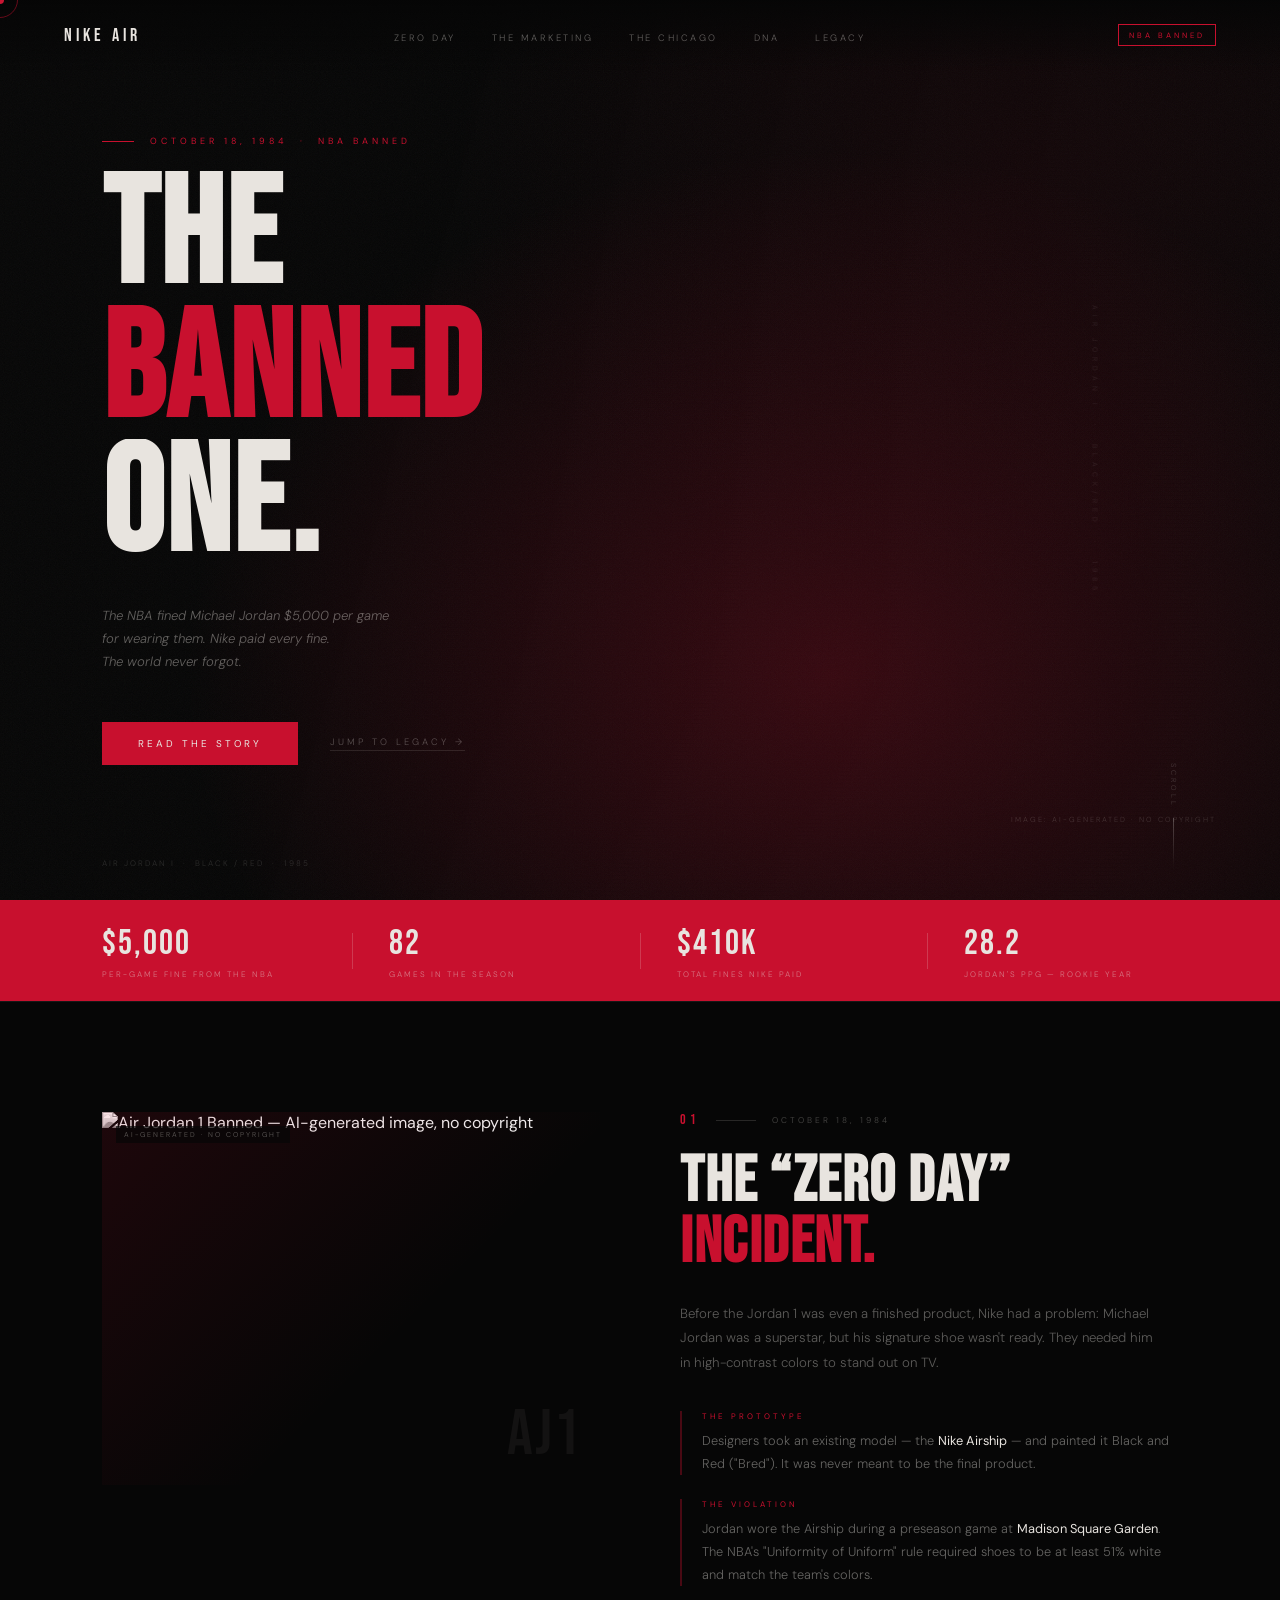
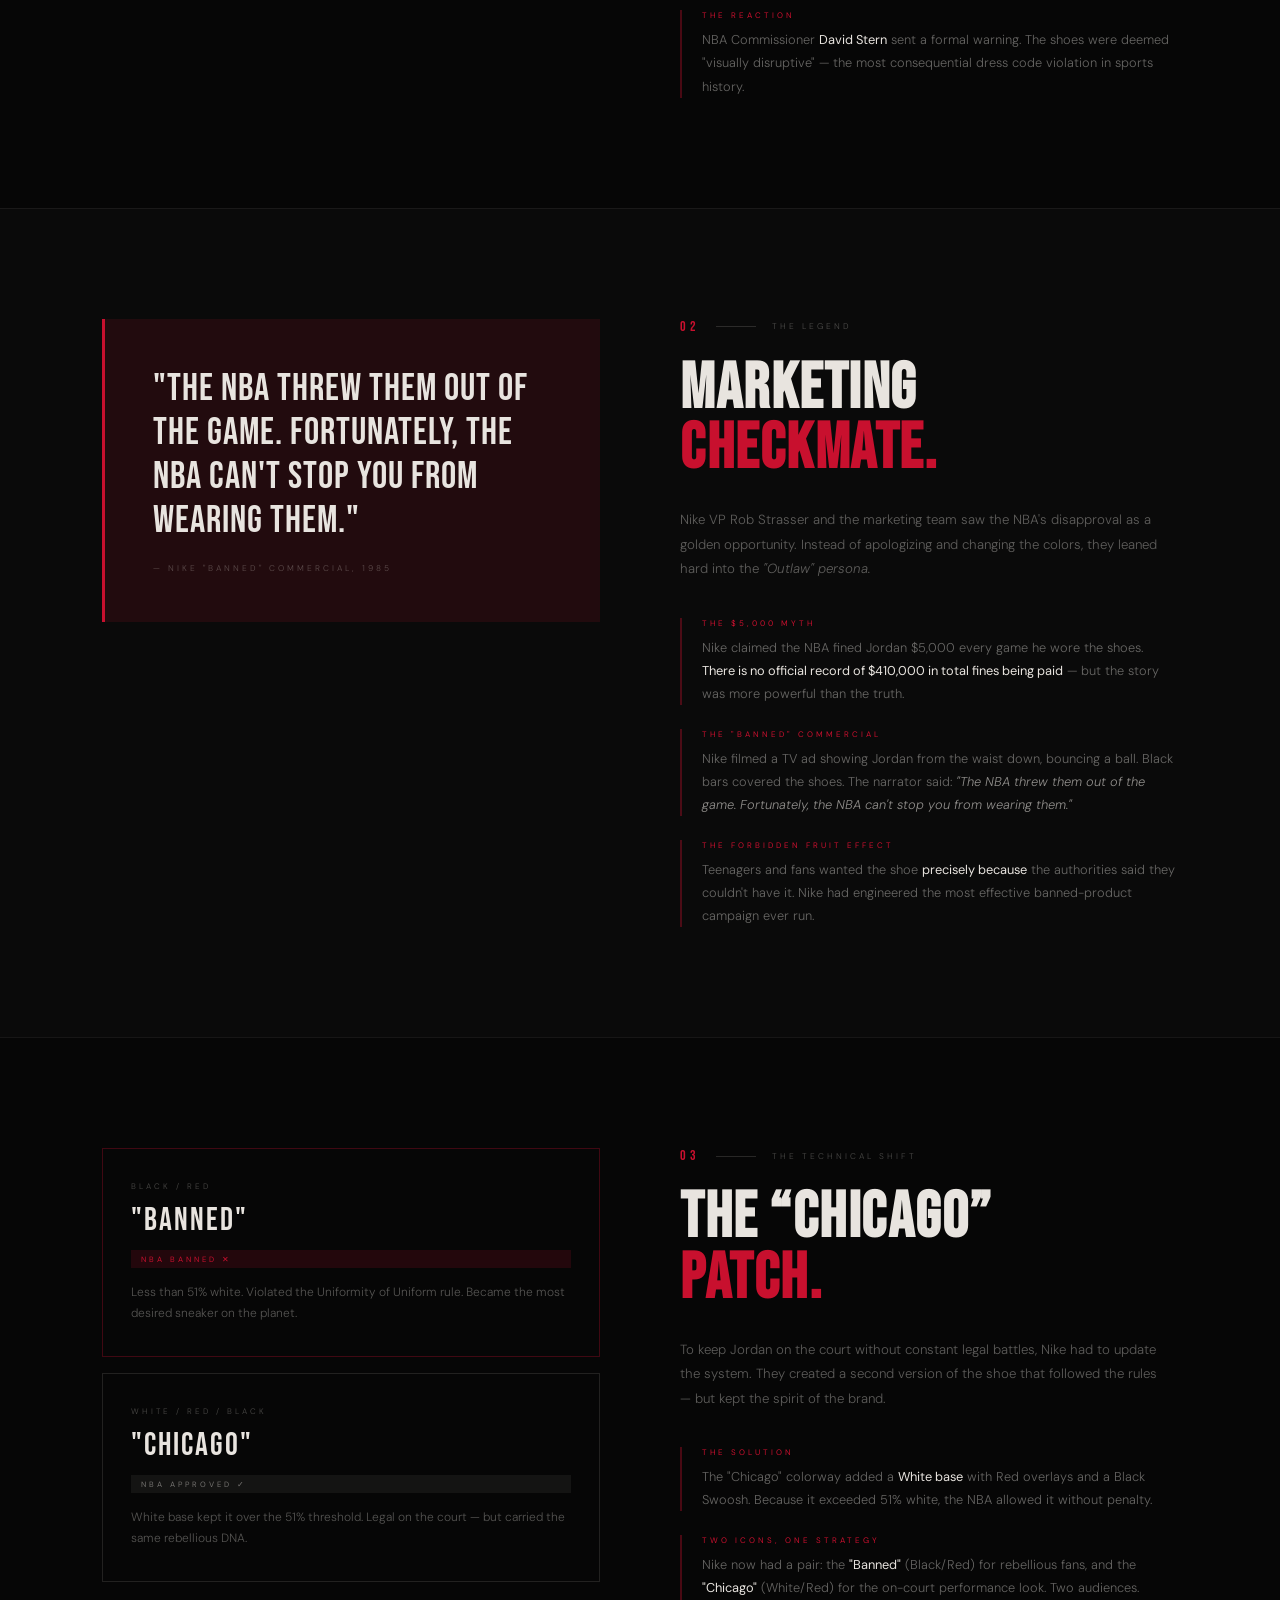
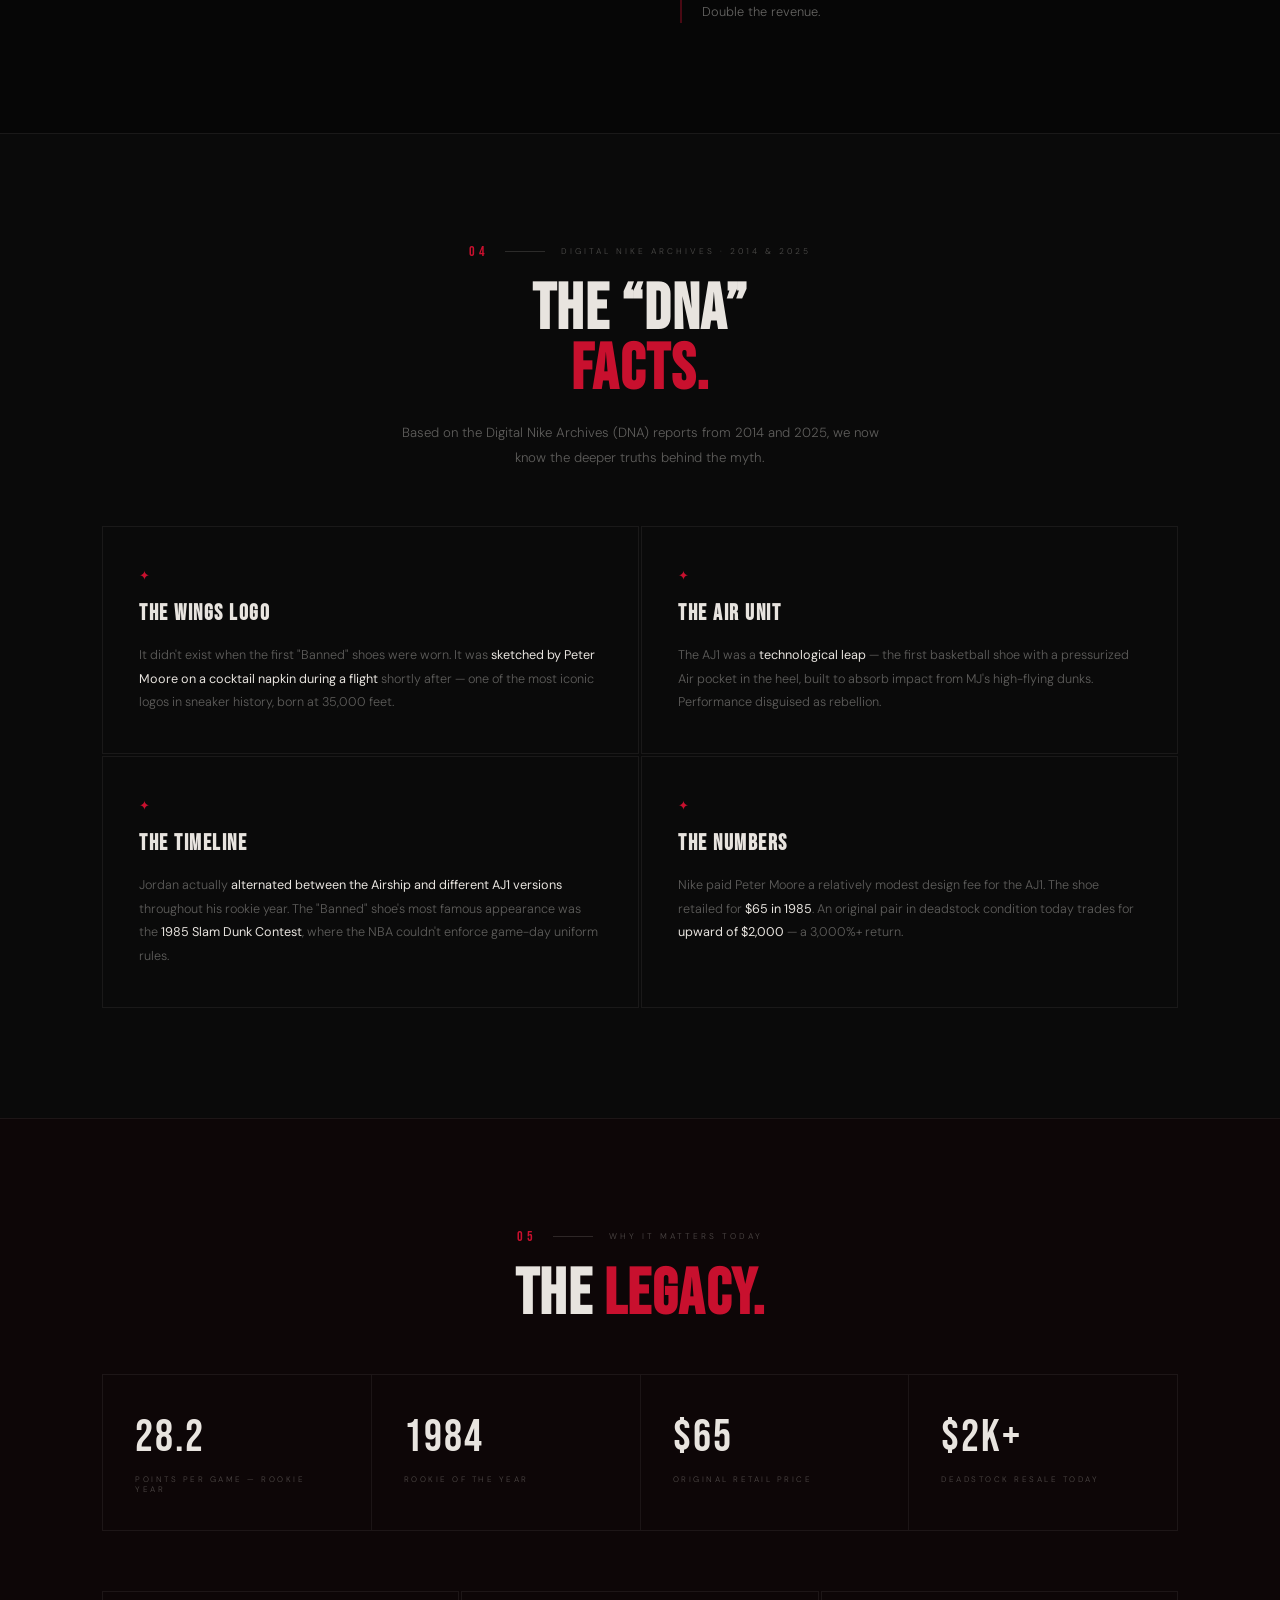
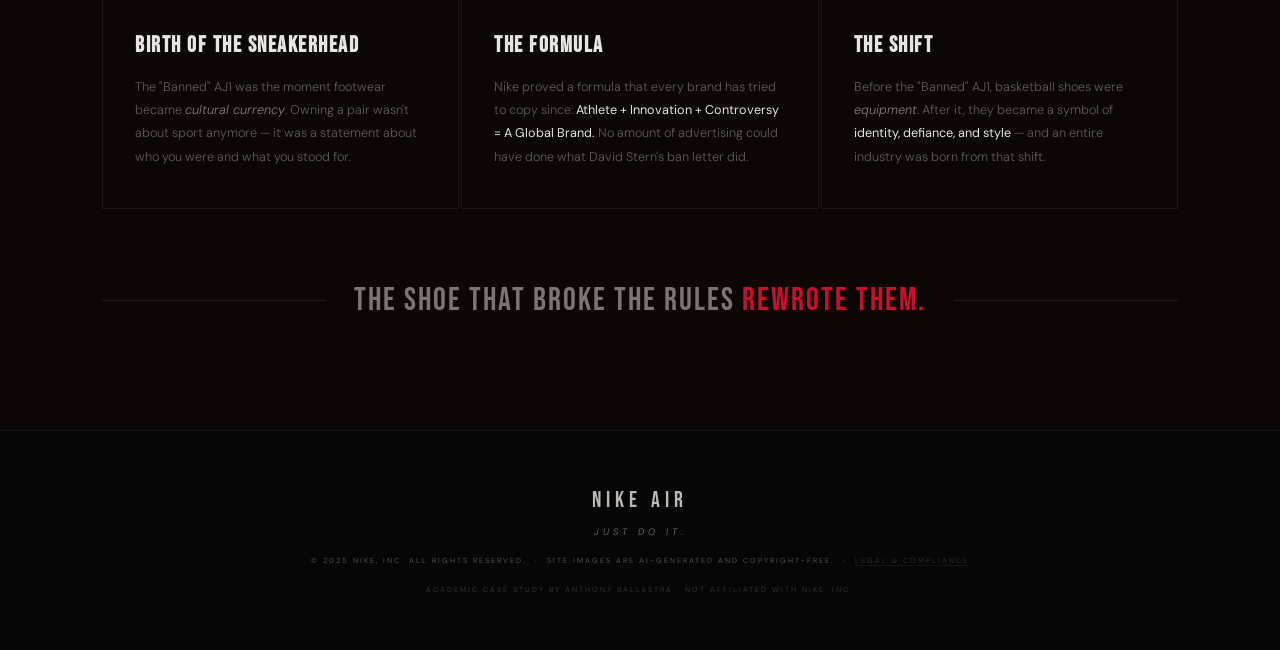
==== commit 45b1ac8e: "Fix eror" ====
--- a/index.html
+++ b/index.html
@@ -7,7 +7,7 @@
     <title>BANNED // AJ1 1985</title>
     <link rel="preconnect" href="https://fonts.googleapis.com">
     <link href="https://fonts.googleapis.com/css2?family=Bebas+Neue&family=DM+Sans:ital,wght@0,300;0,400;1,300&display=swap" rel="stylesheet">
-    <link rel="stylesheet" href="style.css">
+    <link rel="stylesheet" href="./style.css">
 </head>
 <body>
 
--- a/style.css
+++ b/style.css
@@ -14,12 +14,10 @@
     --off-white: #e8e4df;
     --dim: rgba(232, 228, 223, 0.38);
     --border: rgba(232, 228, 223, 0.07);
-    --nav-height: 72px;
 }
 
 html {
     scroll-behavior: smooth;
-    -webkit-text-size-adjust: 100%;
 }
 
 body {
@@ -27,14 +25,14 @@
     background: var(--black);
     color: var(--off-white);
     font-family: 'DM Sans', sans-serif;
-    cursor: none;
-    -webkit-font-smoothing: antialiased;
-    -moz-osx-font-smoothing: grayscale;
-}
-
-.red { color: var(--red); }
-
-/* ── LOADER ── */
+    cursor: none; /* Custom UI cursor enabled via JS */
+}
+
+.red {
+    color: var(--red);
+}
+
+/* ── CUSTOM LOADER ── */
 .loader {
     position: fixed;
     inset: 0;
@@ -65,13 +63,17 @@
 .loader-bar::after {
     content: '';
     position: absolute;
-    top: 0; left: -100%;
-    width: 100%; height: 100%;
+    top: 0;
+    left: -100%;
+    width: 100%;
+    height: 100%;
     background: var(--red);
     animation: loadBar 1.1s cubic-bezier(0.4, 0, 0.2, 1) forwards;
 }
 
-@keyframes loadBar { to { left: 0; } }
+@keyframes loadBar {
+    to { left: 0; }
+}
 
 .loader-text {
     color: rgba(232, 228, 223, 0.25);
@@ -80,11 +82,12 @@
     text-transform: uppercase;
 }
 
-/* ── CURSOR ── */
+/* ── CUSTOM INTERACTIVE CURSOR ── */
 .cursor {
     position: fixed;
     z-index: 9000;
-    width: 8px; height: 8px;
+    width: 8px;
+    height: 8px;
     pointer-events: none;
     background: var(--red);
     border-radius: 50%;
@@ -96,7 +99,8 @@
 .cursor-ring {
     position: fixed;
     z-index: 8999;
-    width: 36px; height: 36px;
+    width: 36px;
+    height: 36px;
     pointer-events: none;
     border: 1px solid rgba(200, 16, 46, 0.5);
     border-radius: 50%;
@@ -104,16 +108,17 @@
     transition: width 0.2s, height 0.2s, border-color 0.2s;
 }
 
-/* ── NAV ── */
+/* ── DESKTOP NAVIGATION ── */
 nav {
     position: fixed;
-    top: 0; left: 0; right: 0;
+    top: 0;
+    left: 0;
+    right: 0;
     z-index: 100;
     display: flex;
     justify-content: space-between;
     align-items: center;
-    padding: 0 5%;
-    height: var(--nav-height);
+    padding: 24px 5%;
 }
 
 nav::before {
@@ -121,9 +126,7 @@
     position: absolute;
     inset: 0;
     pointer-events: none;
-    background: linear-gradient(to bottom, rgba(6,6,6,0.97) 0%, transparent 100%);
-    backdrop-filter: blur(0px);
-    -webkit-backdrop-filter: blur(0px);
+    background: linear-gradient(to bottom, rgba(6, 6, 6, 0.96) 0%, transparent 100%);
 }
 
 .nav-logo {
@@ -132,7 +135,6 @@
     font-family: 'Bebas Neue', sans-serif;
     font-size: 1.1rem;
     letter-spacing: 4px;
-    z-index: 1;
 }
 
 .nav-links {
@@ -140,7 +142,6 @@
     display: flex;
     gap: 36px;
     list-style: none;
-    z-index: 1;
 }
 
 .nav-links a {
@@ -153,7 +154,9 @@
     transition: color 0.3s;
 }
 
-.nav-links a:hover { color: var(--off-white); }
+.nav-links a:hover {
+    color: var(--off-white);
+}
 
 .nav-badge {
     position: relative;
@@ -163,112 +166,22 @@
     font-size: 0.48rem;
     letter-spacing: 3px;
     text-transform: uppercase;
-    z-index: 1;
-}
-
-/* ── HAMBURGER ── */
-.nav-hamburger {
-    display: none;
-    position: relative;
-    z-index: 200;
-    flex-direction: column;
-    justify-content: center;
-    gap: 5px;
-    width: 32px;
-    height: 32px;
-    background: none;
-    border: none;
-    cursor: pointer;
-    padding: 4px;
-}
-
-.nav-hamburger span {
-    display: block;
-    width: 100%;
-    height: 1px;
-    background: var(--off-white);
-    transition: transform 0.35s cubic-bezier(0.16, 1, 0.3, 1), opacity 0.3s ease;
-    transform-origin: center;
-}
-
-.nav-hamburger.open span:nth-child(1) { transform: translateY(6px) rotate(45deg); }
-.nav-hamburger.open span:nth-child(2) { opacity: 0; transform: scaleX(0); }
-.nav-hamburger.open span:nth-child(3) { transform: translateY(-6px) rotate(-45deg); }
-
-/* ── MOBILE MENU OVERLAY ── */
-.mobile-menu {
-    display: none;
-    position: fixed;
-    inset: 0;
-    z-index: 150;
-    background: rgba(6, 6, 6, 0.98);
-    flex-direction: column;
-    justify-content: center;
-    align-items: center;
-    gap: 0;
-    opacity: 0;
-    pointer-events: none;
-    transition: opacity 0.4s ease;
-}
-
-.mobile-menu.open {
-    opacity: 1;
-    pointer-events: all;
-}
-
-.mobile-menu ul {
-    list-style: none;
-    display: flex;
-    flex-direction: column;
-    align-items: center;
-    gap: 8px;
-    width: 100%;
-    padding: 0 8%;
-}
-
-.mobile-menu ul li a {
-    display: block;
-    padding: 18px 0;
-    color: rgba(232, 228, 223, 0.5);
-    font-family: 'Bebas Neue', sans-serif;
-    font-size: clamp(2.2rem, 8vw, 3.5rem);
-    letter-spacing: 3px;
-    text-transform: uppercase;
-    text-decoration: none;
-    text-align: center;
-    border-bottom: 1px solid var(--border);
-    width: 100%;
-    transition: color 0.3s;
-}
-
-.mobile-menu ul li a:hover { color: var(--off-white); }
-.mobile-menu ul li:last-child a { border-bottom: none; }
-
-.mobile-menu-badge {
-    margin-top: 40px;
-    padding: 6px 14px;
-    border: 1px solid var(--red);
-    color: var(--red);
-    font-size: 0.5rem;
-    letter-spacing: 4px;
-    text-transform: uppercase;
-}
-
-/* ── HERO ── */
+}
+
+/* ── HERO SECTION ── */
 .hero {
     position: relative;
     display: flex;
     align-items: center;
     width: 100%;
-    height: 100svh;
-    min-height: 600px;
+    height: 100vh;
     overflow: hidden;
 }
 
 .hero-bg {
     position: absolute;
     inset: 0;
-    background-image: url('./assets/jordan\ 1\ banned.png');
+    background-image: url('./assets/jordan 1 banned.png'); 
     background-size: cover;
     background-position: center 30%;
     transform: scale(1.08);
@@ -277,7 +190,7 @@
 
 @keyframes slowZoom {
     from { transform: scale(1.08); }
-    to   { transform: scale(1.0); }
+    to { transform: scale(1.0); }
 }
 
 .hero-overlay-left {
@@ -285,10 +198,10 @@
     inset: 0;
     background: linear-gradient(
         105deg,
-        rgba(6,6,6,1) 0%,
-        rgba(6,6,6,0.93) 28%,
-        rgba(6,6,6,0.5) 52%,
-        rgba(6,6,6,0.08) 72%,
+        rgba(6, 6, 6, 1) 0%,
+        rgba(6, 6, 6, 0.93) 28%,
+        rgba(6, 6, 6, 0.5) 52%,
+        rgba(6, 6, 6, 0.08) 72%,
         transparent 100%
     );
 }
@@ -296,9 +209,9 @@
 .hero-overlay-glow {
     position: absolute;
     inset: 0;
-    background:
-        radial-gradient(ellipse at 65% 75%, rgba(200,16,46,0.25) 0%, transparent 55%),
-        radial-gradient(ellipse at 80% 20%, rgba(200,16,46,0.07) 0%, transparent 40%);
+    background: 
+        radial-gradient(ellipse at 65% 75%, rgba(200, 16, 46, 0.25) 0%, transparent 55%),
+        radial-gradient(ellipse at 80% 20%, rgba(200, 16, 46, 0.07) 0%, transparent 40%);
 }
 
 .hero-noise {
@@ -317,8 +230,8 @@
         to bottom,
         transparent,
         transparent 3px,
-        rgba(0,0,0,0.025) 3px,
-        rgba(0,0,0,0.025) 4px
+        rgba(0, 0, 0, 0.025) 3px,
+        rgba(0, 0, 0, 0.025) 4px
     );
 }
 
@@ -327,7 +240,7 @@
     bottom: 76px;
     right: 5%;
     z-index: 10;
-    color: rgba(232,228,223,0.18);
+    color: rgba(232, 228, 223, 0.18);
     font-size: 0.46rem;
     font-weight: 300;
     letter-spacing: 2px;
@@ -339,7 +252,6 @@
     z-index: 10;
     max-width: 620px;
     padding-left: 8%;
-    padding-top: var(--nav-height);
 }
 
 .eyebrow {
@@ -355,7 +267,6 @@
     width: 32px;
     height: 1px;
     background: var(--red);
-    flex-shrink: 0;
 }
 
 .eyebrow-text {
@@ -369,7 +280,7 @@
 .headline {
     margin-bottom: 32px;
     font-family: 'Bebas Neue', sans-serif;
-    font-size: clamp(4rem, 12vw, 9.5rem);
+    font-size: clamp(5rem, 12vw, 9.5rem);
     line-height: 0.88;
     letter-spacing: 2px;
     text-transform: uppercase;
@@ -386,20 +297,23 @@
     transform: translateY(100%);
 }
 
-.headline .line:nth-child(1) span { animation: slideUp 0.7s cubic-bezier(0.16,1,0.3,1) 1.6s  forwards; }
-.headline .line:nth-child(2) span { animation: slideUp 0.7s cubic-bezier(0.16,1,0.3,1) 1.75s forwards; }
-.headline .line:nth-child(3) span { animation: slideUp 0.7s cubic-bezier(0.16,1,0.3,1) 1.9s  forwards; }
-
-@keyframes slideUp { to { opacity: 1; transform: translateY(0); } }
+.headline .line:nth-child(1) span { animation: slideUp 0.7s cubic-bezier(0.16, 1, 0.3, 1) 1.6s forwards; }
+.headline .line:nth-child(2) span { animation: slideUp 0.7s cubic-bezier(0.16, 1, 0.3, 1) 1.75s forwards; }
+.headline .line:nth-child(3) span { animation: slideUp 0.7s cubic-bezier(0.16, 1, 0.3, 1) 1.9s forwards; }
+
+@keyframes slideUp {
+    to { opacity: 1; transform: translateY(0); }
+}
+
 @keyframes fadeUp {
     from { opacity: 0; transform: translateY(12px); }
-    to   { opacity: 1; transform: translateY(0); }
+    to { opacity: 1; transform: translateY(0); }
 }
 
 .hero-body {
-    max-width: 320px;
+    max-width: 300px;
     margin-bottom: 48px;
-    color: rgba(232,228,223,0.4);
+    color: rgba(232, 228, 223, 0.4);
     font-size: 0.82rem;
     font-weight: 300;
     font-style: italic;
@@ -414,7 +328,6 @@
     gap: 32px;
     opacity: 0;
     animation: fadeUp 0.8s ease 2.3s forwards;
-    flex-wrap: wrap;
 }
 
 .cta-btn {
@@ -438,11 +351,16 @@
     inset: 0;
     background: var(--off-white);
     transform: translateX(-101%);
-    transition: transform 0.35s cubic-bezier(0.16,1,0.3,1);
-}
-
-.cta-btn:hover::before  { transform: translateX(0); }
-.cta-btn:hover          { color: var(--black); }
+    transition: transform 0.35s cubic-bezier(0.16, 1, 0.3, 1);
+}
+
+.cta-btn:hover::before {
+    transform: translateX(0);
+}
+
+.cta-btn:hover {
+    color: var(--black);
+}
 
 .cta-btn span {
     position: relative;
@@ -451,8 +369,8 @@
 
 .cta-link {
     padding-bottom: 2px;
-    border-bottom: 1px solid rgba(232,228,223,0.12);
-    color: rgba(232,228,223,0.32);
+    border-bottom: 1px solid rgba(232, 228, 223, 0.12);
+    color: rgba(232, 228, 223, 0.32);
     font-size: 0.58rem;
     font-weight: 300;
     letter-spacing: 3px;
@@ -462,7 +380,7 @@
 }
 
 .cta-link:hover {
-    border-color: rgba(232,228,223,0.45);
+    border-color: rgba(232, 228, 223, 0.45);
     color: var(--off-white);
 }
 
@@ -471,7 +389,7 @@
     top: 50%;
     right: 40px;
     z-index: 10;
-    color: rgba(232,228,223,0.1);
+    color: rgba(232, 228, 223, 0.1);
     font-size: 0.44rem;
     font-weight: 300;
     letter-spacing: 5px;
@@ -483,7 +401,8 @@
 .hero-bottom {
     position: absolute;
     bottom: 32px;
-    left: 8%; right: 8%;
+    left: 8%;
+    right: 8%;
     z-index: 10;
     display: flex;
     justify-content: space-between;
@@ -493,7 +412,7 @@
 }
 
 .fine-print {
-    color: rgba(232,228,223,0.16);
+    color: rgba(232, 228, 223, 0.16);
     font-size: 0.5rem;
     font-weight: 300;
     letter-spacing: 2px;
@@ -508,7 +427,7 @@
 }
 
 .scroll-hint span {
-    color: rgba(232,228,223,0.2);
+    color: rgba(232, 228, 223, 0.2);
     font-size: 0.46rem;
     font-weight: 300;
     letter-spacing: 3px;
@@ -519,13 +438,13 @@
 .scroll-line {
     width: 1px;
     height: 50px;
-    background: linear-gradient(to bottom, rgba(232,228,223,0.28), transparent);
+    background: linear-gradient(to bottom, rgba(232, 228, 223, 0.28), transparent);
     animation: scrollPulse 2s ease infinite;
 }
 
 @keyframes scrollPulse {
     0%, 100% { opacity: 0.3; }
-    50%       { opacity: 1; }
+    50% { opacity: 1; }
 }
 
 /* ── STATS STRIP ── */
@@ -545,31 +464,31 @@
 }
 
 .stat-item:first-child { padding-left: 0; }
-.stat-item:last-child  { padding-right: 0; }
+.stat-item:last-child { padding-right: 0; }
 
 .stat-divider {
     flex-shrink: 0;
     width: 1px;
     height: 36px;
-    background: rgba(232,228,223,0.2);
+    background: rgba(232, 228, 223, 0.2);
 }
 
 .stat-num {
     color: var(--off-white);
     font-family: 'Bebas Neue', sans-serif;
-    font-size: clamp(1.6rem, 4vw, 2.2rem);
+    font-size: 2.2rem;
     letter-spacing: 2px;
 }
 
 .stat-label {
-    color: rgba(232,228,223,0.5);
+    color: rgba(232, 228, 223, 0.5);
     font-size: 0.5rem;
     font-weight: 300;
     letter-spacing: 2px;
     text-transform: uppercase;
 }
 
-/* ── CHAPTERS ── */
+/* ── CHAPTERS & STORYTELLING LAYOUTS ── */
 .chapter {
     padding: 110px 8%;
     border-top: 1px solid var(--border);
@@ -584,7 +503,7 @@
 }
 
 .chapter-alt {
-    background: rgba(232,228,223,0.015);
+    background: rgba(232, 228, 223, 0.015);
 }
 
 .chapter-inner {
@@ -599,15 +518,10 @@
     gap: 80px;
 }
 
-.story-layout.reverse {
-    direction: rtl;
-}
-
-.story-layout.reverse > * {
-    direction: ltr;
-}
-
-/* Chapter tag */
+.story-layout.reverse { direction: rtl; }
+.story-layout.reverse > * { direction: ltr; }
+
+/* Chapter Typography */
 .chapter-tag {
     display: flex;
     align-items: center;
@@ -631,11 +545,11 @@
     flex: 1;
     max-width: 40px;
     height: 1px;
-    background: rgba(232,228,223,0.15);
+    background: rgba(232, 228, 223, 0.15);
 }
 
 .chapter-label {
-    color: rgba(232,228,223,0.3);
+    color: rgba(232, 228, 223, 0.3);
     font-size: 0.52rem;
     font-weight: 300;
     letter-spacing: 3px;
@@ -646,20 +560,17 @@
     margin-bottom: 28px;
     color: var(--off-white);
     font-family: 'Bebas Neue', sans-serif;
-    font-size: clamp(2.4rem, 5vw, 4.5rem);
+    font-size: clamp(2.8rem, 5vw, 4.5rem);
     line-height: 0.95;
     letter-spacing: 1.5px;
 }
 
-.chapter-headline.centered {
-    margin-bottom: 20px;
-    text-align: center;
-}
+.chapter-headline.centered { margin-bottom: 20px; text-align: center; }
 
 .chapter-body {
     max-width: 480px;
     margin-bottom: 36px;
-    color: rgba(232,228,223,0.38);
+    color: rgba(232, 228, 223, 0.38);
     font-size: 0.83rem;
     font-weight: 300;
     line-height: 1.85;
@@ -670,7 +581,7 @@
     text-align: center;
 }
 
-/* Fact blocks */
+/* Data Fact Blocks */
 .fact-block {
     display: flex;
     flex-direction: column;
@@ -679,7 +590,7 @@
 
 .fact-item {
     padding-left: 20px;
-    border-left: 2px solid rgba(200,16,46,0.35);
+    border-left: 2px solid rgba(200, 16, 46, 0.35);
 }
 
 .fact-label {
@@ -693,23 +604,16 @@
 }
 
 .fact-item p {
-    color: rgba(232,228,223,0.42);
+    color: rgba(232, 228, 223, 0.42);
     font-size: 0.8rem;
     font-weight: 300;
     line-height: 1.8;
 }
 
-.fact-item p strong {
-    color: var(--off-white);
-    font-weight: 400;
-}
-
-.fact-item p em {
-    color: rgba(232,228,223,0.6);
-    font-style: italic;
-}
-
-/* Story visual */
+.fact-item p strong { color: var(--off-white); font-weight: 400; }
+.fact-item p em { color: rgba(232, 228, 223, 0.6); font-style: italic; }
+
+/* ── STORY VISUALS (Generative Assets) ── */
 .story-visual {
     position: relative;
     overflow: hidden;
@@ -718,7 +622,8 @@
 
 .story-visual-img {
     display: block;
-    width: 100%; height: 100%;
+    width: 100%;
+    height: 100%;
     object-fit: cover;
     filter: grayscale(100%) contrast(1.1);
     transition: filter 0.6s ease;
@@ -732,14 +637,14 @@
     position: absolute;
     inset: 0;
     pointer-events: none;
-    background: linear-gradient(135deg, rgba(200,16,46,0.12) 0%, transparent 60%);
+    background: linear-gradient(135deg, rgba(200, 16, 46, 0.12) 0%, transparent 60%);
 }
 
 .story-visual-label {
     position: absolute;
     right: 18px;
     bottom: 18px;
-    color: rgba(232,228,223,0.06);
+    color: rgba(232, 228, 223, 0.06);
     font-family: 'Bebas Neue', sans-serif;
     font-size: 4rem;
     line-height: 1;
@@ -748,17 +653,18 @@
 
 .story-img-badge {
     position: absolute;
-    top: 14px; left: 14px;
+    top: 14px;
+    left: 14px;
     padding: 4px 8px;
-    background: rgba(6,6,6,0.7);
-    color: rgba(232,228,223,0.38);
+    background: rgba(6, 6, 6, 0.7);
+    color: rgba(232, 228, 223, 0.38);
     font-size: 0.44rem;
     font-weight: 300;
     letter-spacing: 2px;
     text-transform: uppercase;
 }
 
-/* Pull quote */
+/* Pull Quotes */
 .pull-quote-block {
     display: flex;
     flex-direction: column;
@@ -773,13 +679,13 @@
 blockquote {
     color: var(--off-white);
     font-family: 'Bebas Neue', sans-serif;
-    font-size: clamp(1.4rem, 3vw, 2.4rem);
+    font-size: clamp(1.6rem, 3vw, 2.4rem);
     line-height: 1.15;
     letter-spacing: 1px;
 }
 
 cite {
-    color: rgba(232,228,223,0.3);
+    color: rgba(232, 228, 223, 0.3);
     font-size: 0.52rem;
     font-style: normal;
     font-weight: 300;
@@ -787,7 +693,7 @@
     text-transform: uppercase;
 }
 
-/* Colorway cards */
+/* Colorway Specs */
 .specs-visual {
     display: flex;
     flex-direction: column;
@@ -808,11 +714,11 @@
 .colorway-card.revealed { opacity: 1; transform: translateY(0); }
 .colorway-card:nth-child(2).revealed { transition-delay: 0.12s; }
 
-.cc-banned   { border-color: rgba(200,16,46,0.3); }
-.cc-chicago  { border-color: rgba(232,228,223,0.12); }
+.cc-banned { border-color: rgba(200, 16, 46, 0.3); }
+.cc-chicago { border-color: rgba(232, 228, 223, 0.12); }
 
 .cc-shoe-label {
-    color: rgba(232,228,223,0.3);
+    color: rgba(232, 228, 223, 0.3);
     font-size: 0.5rem;
     font-weight: 300;
     letter-spacing: 3px;
@@ -835,18 +741,18 @@
     text-transform: uppercase;
 }
 
-.status-banned  { background: rgba(200,16,46,0.15); color: var(--red); }
-.status-allowed { background: rgba(232,228,223,0.06); color: rgba(232,228,223,0.45); }
+.status-banned { background: rgba(200, 16, 46, 0.15); color: var(--red); }
+.status-allowed { background: rgba(232, 228, 223, 0.06); color: rgba(232, 228, 223, 0.45); }
 
 .cc-desc {
     margin-top: 4px;
-    color: rgba(232,228,223,0.35);
+    color: rgba(232, 228, 223, 0.35);
     font-size: 0.75rem;
     font-weight: 300;
     line-height: 1.75;
 }
 
-/* DNA Grid */
+/* DNA Grid System */
 .dna-grid {
     display: grid;
     grid-template-columns: 1fr 1fr;
@@ -870,34 +776,15 @@
 .dna-card:nth-child(3).revealed { transition-delay: 0.16s; }
 .dna-card:nth-child(4).revealed { transition-delay: 0.24s; }
 
-.dna-card:hover { background: rgba(232,228,223,0.02); }
-
-.dna-icon {
-    color: var(--red);
-    font-size: 0.8rem;
-}
-
-.dna-card h3 {
-    color: var(--off-white);
-    font-family: 'Bebas Neue', sans-serif;
-    font-size: 1.4rem;
-    letter-spacing: 1.5px;
-}
-
-.dna-card p {
-    color: rgba(232,228,223,0.38);
-    font-size: 0.79rem;
-    font-weight: 300;
-    line-height: 1.85;
-}
-
-.dna-card p strong {
-    color: var(--off-white);
-    font-weight: 400;
-}
-
-/* Legacy */
-.legacy-chapter { background: rgba(200,16,46,0.03); }
+.dna-card:hover { background: rgba(232, 228, 223, 0.02); }
+
+.dna-icon { color: var(--red); font-size: 0.8rem; }
+.dna-card h3 { color: var(--off-white); font-family: 'Bebas Neue', sans-serif; font-size: 1.4rem; letter-spacing: 1.5px; }
+.dna-card p { color: rgba(232, 228, 223, 0.38); font-size: 0.79rem; font-weight: 300; line-height: 1.85; }
+.dna-card p strong { color: var(--off-white); font-weight: 400; }
+
+/* Legacy & Closing Elements */
+.legacy-chapter { background: rgba(200, 16, 46, 0.03); }
 
 .legacy-stat-row {
     display: flex;
@@ -920,25 +807,13 @@
 }
 
 .legacy-stat:last-child { border-right: none; }
-.legacy-stat.revealed           { opacity: 1; transform: translateY(0); }
+.legacy-stat.revealed { opacity: 1; transform: translateY(0); }
 .legacy-stat:nth-child(2).revealed { transition-delay: 0.08s; }
 .legacy-stat:nth-child(3).revealed { transition-delay: 0.16s; }
 .legacy-stat:nth-child(4).revealed { transition-delay: 0.24s; }
 
-.ls-num {
-    color: var(--off-white);
-    font-family: 'Bebas Neue', sans-serif;
-    font-size: clamp(1.8rem, 4vw, 2.8rem);
-    letter-spacing: 2px;
-}
-
-.ls-label {
-    color: rgba(232,228,223,0.3);
-    font-size: 0.5rem;
-    font-weight: 300;
-    letter-spacing: 2.5px;
-    text-transform: uppercase;
-}
+.ls-num { color: var(--off-white); font-family: 'Bebas Neue', sans-serif; font-size: 2.8rem; letter-spacing: 2px; }
+.ls-label { color: rgba(232, 228, 223, 0.3); font-size: 0.5rem; font-weight: 300; letter-spacing: 2.5px; text-transform: uppercase; }
 
 .legacy-pillars {
     display: grid;
@@ -957,26 +832,14 @@
     transition: opacity 0.6s ease, transform 0.6s ease;
 }
 
-.pillar.revealed           { opacity: 1; transform: translateY(0); }
+.pillar.revealed { opacity: 1; transform: translateY(0); }
 .pillar:nth-child(2).revealed { transition-delay: 0.1s; }
 .pillar:nth-child(3).revealed { transition-delay: 0.2s; }
 
-.pillar h3 {
-    color: var(--off-white);
-    font-family: 'Bebas Neue', sans-serif;
-    font-size: 1.4rem;
-    letter-spacing: 1.5px;
-}
-
-.pillar p {
-    color: rgba(232,228,223,0.38);
-    font-size: 0.79rem;
-    font-weight: 300;
-    line-height: 1.85;
-}
-
+.pillar h3 { color: var(--off-white); font-family: 'Bebas Neue', sans-serif; font-size: 1.4rem; letter-spacing: 1.5px; }
+.pillar p { color: rgba(232, 228, 223, 0.38); font-size: 0.79rem; font-weight: 300; line-height: 1.85; }
 .pillar p strong { color: var(--off-white); font-weight: 400; }
-.pillar p em     { color: rgba(232,228,223,0.55); font-style: italic; }
+.pillar p em { color: rgba(232, 228, 223, 0.55); font-style: italic; }
 
 .closing-line {
     display: flex;
@@ -985,21 +848,16 @@
     margin-top: 72px;
 }
 
-.cl-rule {
-    flex: 1;
-    height: 1px;
-    background: rgba(232,228,223,0.1);
-}
-
+.cl-rule { flex: 1; height: 1px; background: rgba(232, 228, 223, 0.1); }
 .closing-line p {
-    color: rgba(232,228,223,0.5);
+    color: rgba(232, 228, 223, 0.5);
     font-family: 'Bebas Neue', sans-serif;
     font-size: clamp(1.2rem, 2.5vw, 2rem);
     letter-spacing: 2px;
     white-space: nowrap;
 }
 
-/* ── FOOTER ── */
+/* ── LEGAL & COMPLIANCE FOOTER ── */
 .footer {
     padding: 56px 8%;
     border-top: 1px solid var(--border);
@@ -1014,14 +872,14 @@
 }
 
 .footer-logo {
-    color: rgba(232,228,223,0.8);
+    color: rgba(232, 228, 223, 0.8); 
     font-family: 'Bebas Neue', sans-serif;
     font-size: 1.4rem;
     letter-spacing: 5px;
 }
 
 .footer-tagline {
-    color: rgba(232,228,223,0.5);
+    color: rgba(232, 228, 223, 0.5); 
     font-size: 0.58rem;
     font-style: italic;
     font-weight: 300;
@@ -1031,256 +889,171 @@
 
 .footer-copy {
     margin-top: 6px;
-    color: rgba(232,228,223,0.4);
+    color: rgba(232, 228, 223, 0.4); 
     font-size: 0.46rem;
     font-weight: 300;
     letter-spacing: 2px;
     text-transform: uppercase;
 }
 
-/* ══════════════════════════════════════════════════════════════════
-   RESPONSIVE BREAKPOINTS
-   ── Desktop (>1280px)  ── Laptop (1024–1280)
-   ── Tablet (768–1024)  ── Phone (< 768)  ── Small (< 480)
-══════════════════════════════════════════════════════════════════ */
-
-/* ── Disable custom cursor on true touch devices ── */
+/* HAMBURGER MENU */
+.nav-hamburger {
+    display: none;
+    flex-direction: column;
+    justify-content: space-around;
+    width: 24px;
+    height: 20px;
+    background: transparent;
+    border: none;
+    cursor: pointer;
+    z-index: 101;
+}
+
+.nav-hamburger span {
+    width: 100%;
+    height: 2px;
+    background: var(--off-white);
+    transition: all 0.3s linear;
+    transform-origin: 1px;
+}
+
+.nav-hamburger.open span:nth-child(1) { transform: rotate(45deg); }
+.nav-hamburger.open span:nth-child(2) { opacity: 0; }
+.nav-hamburger.open span:nth-child(3) { transform: rotate(-45deg); }
+
+.mobile-menu {
+    position: fixed;
+    inset: 0;
+    background: rgba(6, 6, 6, 0.98);
+    backdrop-filter: blur(10px);
+    -webkit-backdrop-filter: blur(10px);
+    z-index: 99;
+    display: flex;
+    flex-direction: column;
+    justify-content: center;
+    align-items: center;
+    gap: 40px;
+    opacity: 0;
+    visibility: hidden;
+    transition: opacity 0.4s ease, visibility 0.4s ease;
+}
+
+.mobile-menu.open {
+    opacity: 1;
+    visibility: visible;
+}
+
+.mobile-menu ul {
+    list-style: none;
+    text-align: center;
+    display: flex;
+    flex-direction: column;
+    gap: 28px;
+}
+
+.mobile-menu a {
+    color: var(--off-white);
+    font-family: 'Bebas Neue', sans-serif;
+    font-size: 3.5rem;
+    text-decoration: none;
+    letter-spacing: 2px;
+    transition: color 0.3s;
+}
+
+.mobile-menu a:hover { color: var(--red); }
+
+.mobile-menu-badge {
+    padding: 8px 16px;
+    border: 1px solid var(--red);
+    color: var(--red);
+    font-size: 0.6rem;
+    letter-spacing: 3px;
+    text-transform: uppercase;
+}
+
+/* ── PREMIUM RESPONSIVE MEDIA QUERIES ── */
+
 @media (hover: none) and (pointer: coarse) {
     .cursor, .cursor-ring { display: none !important; }
     body { cursor: auto; }
 }
 
-/* ── LARGE DESKTOP (> 1440px) ── */
-@media (min-width: 1440px) {
-    .chapter-inner { max-width: 1320px; }
-    .headline      { font-size: clamp(9rem, 10vw, 11rem); }
-}
-
-/* ── LAPTOP (1024px – 1280px) ── */
-@media (max-width: 1280px) {
-    .story-layout  { gap: 56px; }
-    .hero-content  { max-width: 520px; }
-    .stat-item     { padding: 0 20px; }
-}
-
-/* ── TABLET (768px – 1024px) ── */
+/* ── LAPTOP & LARGE TABLETS (Max Width: 1024px) ── */
 @media (max-width: 1024px) {
-    :root { --nav-height: 64px; }
-
-    /* Nav: hide text links, show hamburger */
-    .nav-links     { display: none; }
+    .story-layout { gap: 48px; }
+    .stats-strip { padding: 24px 5%; }
+    .stat-item { padding: 0 20px; }
+    .hero-content { max-width: 500px; }
+    .headline { font-size: clamp(4.5rem, 9vw, 7rem); }
+}
+
+/* ── TABLETS & MOBILE  ── */
+@media (max-width: 768px) {
+    /* Enable Hamburger Menu */
+    .nav-links, .nav-badge { display: none; }
     .nav-hamburger { display: flex; }
-    .mobile-menu   { display: flex; }
-
-    /* Hero */
-    .hero-content  { max-width: 560px; padding-left: 6%; }
+
+    /* Hero Section */
+    .hero-content { padding-left: 5%; padding-right: 5%; max-width: 100%; }
+    .headline { margin-bottom: 20px; }
+    .hero-body { font-size: 0.9rem; max-width: 90%; }
     .hero-side-text { display: none; }
-    .img-credit    { bottom: 100px; right: 6%; }
-
-    /* Stats strip — 2 × 2 grid */
+    .img-credit { bottom: 120px; right: 5%; }
+    .hero-bottom { flex-direction: column; align-items: flex-start; gap: 24px; bottom: 24px; left: 5%; }
+    .cta-group { flex-wrap: wrap; gap: 24px; }
+
+    /* Stats Strip — 2x2 Grid */
     .stats-strip {
         display: grid;
         grid-template-columns: 1fr 1fr;
-        gap: 2px;
         padding: 0;
+        gap: 0;
     }
     .stat-item {
-        padding: 28px 24px;
-        background: var(--red);
+        padding: 32px 20px;
+        text-align: center;
+        border-bottom: 1px solid rgba(232, 228, 223, 0.1);
     }
-    .stat-divider  { display: none; }
-
-    /* Chapters */
-    .chapter { padding: 80px 6%; }
-    .story-layout  { grid-template-columns: 1fr; gap: 48px; }
+    .stat-item:nth-child(odd) { border-right: 1px solid rgba(232, 228, 223, 0.1); }
+    .stat-divider { display: none; }
+
+    /* Chapters & Edge-to-Edge Layout */
+    .chapter { padding: 80px 5%; }
+    .story-layout { grid-template-columns: 1fr; gap: 40px; }
     .story-layout.reverse { direction: ltr; }
     .story-layout.reverse > * { direction: ltr; }
-
-    /* Pull quote */
-    .pull-quote-block { padding: 36px 32px; }
-
-    /* DNA Grid — single column */
-    .dna-grid      { grid-template-columns: 1fr; }
-
-    /* Legacy */
-    .legacy-stat-row {
-        display: grid;
-        grid-template-columns: 1fr 1fr;
-        border: 1px solid var(--border);
+    .chapter-headline { font-size: 3.5rem; margin-bottom: 20px; }
+    
+    .story-visual { margin: 0 -5.5%; aspect-ratio: 1 / 1; border-radius: 0; }
+    .story-visual-label { font-size: 3rem; right: 24px; bottom: 24px; }
+
+    .pull-quote-block {
+        margin: 0 -5.5%;
+        padding: 48px 8%;
+        border-left: none;
+        border-top: 3px solid var(--red);
     }
-    .legacy-stat {
-        border-right: 1px solid var(--border);
-        border-bottom: 1px solid var(--border);
-    }
-    .legacy-stat:nth-child(2n) { border-right: none; }
-    .legacy-stat:nth-child(3),
-    .legacy-stat:nth-child(4)  { border-bottom: none; }
-
-    .legacy-pillars { grid-template-columns: 1fr 1fr; }
-}
-
-/* ── PHONE (< 768px) ── */
-@media (max-width: 768px) {
-    :root { --nav-height: 60px; }
-
-    /* Nav */
-    nav { padding: 0 5%; }
-
-    /* ── HERO MOBILE FIX ──
-       Switch from absolute-positioned content to a flex column
-       so nothing gets clipped. The background stays full-screen,
-       content flows from top → body → CTAs → fine-print at bottom. */
-    .hero {
-        /* Allow height to stretch if content is taller than the viewport */
-        height: auto;
-        min-height: 100svh;
-        /* Stack children top → bottom */
-        flex-direction: column;
-        justify-content: flex-start;
-        align-items: stretch;
-        /* Safe-area padding for notched phones */
-        padding-bottom: max(32px, env(safe-area-inset-bottom));
-    }
-
-    /* Background still fills the whole section */
-    .hero-bg {
-        position: absolute;
-        inset: 0;
-        min-height: 100%;
-    }
-
-    /* Darken more on mobile so text is always legible */
-    .hero-overlay-left {
-        background: linear-gradient(
-            180deg,
-            rgba(6,6,6,0.92) 0%,
-            rgba(6,6,6,0.78) 50%,
-            rgba(6,6,6,0.88) 100%
-        );
-    }
-
-    /* Content area: push down below the fixed nav, full width */
-    .hero-content {
-        position: relative;
-        z-index: 10;
-        max-width: 100%;
-        width: 100%;
-        padding: calc(var(--nav-height) + 36px) 5% 0;
-        /* Let it grow naturally */
-        flex: 1;
-    }
-
-    .hero-body {
-        max-width: 100%;
-        margin-bottom: 32px;
-        /* Remove line breaks so text wraps naturally */
-    }
-
-    /* Remove inner <br> tags effect by ensuring full width */
-    .hero-body br { display: none; }
-
-    .cta-group {
-        flex-direction: column;
-        align-items: flex-start;
-        gap: 20px;
-        /* Extra breathing room above the bottom bar */
-        margin-bottom: 40px;
-    }
-
-    /* Bottom bar: pull out of absolute, flow as normal block at the end */
-    .hero-bottom {
-        position: relative;
-        bottom: auto;
-        left: auto;
-        right: auto;
-        z-index: 10;
-        display: flex;
-        flex-direction: row;
-        justify-content: space-between;
-        align-items: center;
-        padding: 20px 5%;
-        margin-top: auto;
-        border-top: 1px solid rgba(232,228,223,0.06);
-    }
-
-    .scroll-hint { display: none; }
-    .img-credit  { display: none; }
-    .hero-side-text { display: none; }
-
-    /* Stats — single column */
-    .stats-strip   { grid-template-columns: 1fr; }
-    .stat-item     { padding: 24px 20px; }
-
-    /* Chapters */
-    .chapter { padding: 64px 5%; }
-    .chapter-body { max-width: 100%; }
-
-    /* DNA cards */
-    .dna-card { padding: 32px 24px; }
-
-    /* Legacy — single column */
-    .legacy-stat-row { grid-template-columns: 1fr; }
-    .legacy-stat {
-        border-right: none;
-        border-bottom: 1px solid var(--border);
-        padding: 24px 20px;
-    }
+    blockquote { font-size: 1.8rem; }
+
+    /* Grids */
+    .dna-grid { grid-template-columns: 1fr; gap: 16px; margin-top: 32px; }
+    .legacy-pillars { grid-template-columns: 1fr; gap: 16px; }
+    .legacy-stat-row { flex-direction: column; border: 1px solid var(--border); }
+    .legacy-stat { border-right: none; border-bottom: 1px solid var(--border); text-align: center; padding: 28px; }
     .legacy-stat:last-child { border-bottom: none; }
 
-    .legacy-pillars { grid-template-columns: 1fr; }
-    .pillar { padding: 32px 24px; }
-
-    /* Closing */
-    .closing-line { flex-direction: column; gap: 12px; text-align: center; }
-    .cl-rule { width: 100%; }
-
-    /* Legal page */
+    /* Legal Page Adjustments */
     .legal-hero { padding: 120px 5% 60px; }
     .legal-body { padding: 60px 5% 80px; }
 }
 
-/* ── SMALL PHONE (< 480px) ── */
+/* ── SMALL PHONES  ── */
 @media (max-width: 480px) {
-    :root { --nav-height: 56px; }
-
-    /* Hero */
-    .headline     { font-size: clamp(3.4rem, 17vw, 5rem); }
-    .eyebrow-text { font-size: 0.5rem; letter-spacing: 3px; }
-    .hero-content { padding-top: calc(var(--nav-height) + 28px); }
-
-    /* Stats */
-    .stat-num   { font-size: 1.8rem; }
-    .stat-label { font-size: 0.44rem; }
-
-    /* Colorway cards */
-    .colorway-card { padding: 24px 18px; }
-    .cc-name { font-size: 1.6rem; }
-
-    /* DNA */
-    .dna-card { padding: 28px 20px; }
-
-    /* Pull quote */
-    .pull-quote-block { padding: 28px 24px; }
-
-    /* Footer */
-    .footer { padding: 48px 5%; }
-
-    /* Nav badge — hide on very small screens */
-    .nav-badge { display: none; }
-}
-
-/* ── LANDSCAPE PHONE (short & wide) ── */
-@media (max-height: 500px) and (orientation: landscape) {
-    .hero {
-        min-height: 100svh;
-        height: auto;
-    }
-    .hero-content {
-        padding-top: calc(var(--nav-height) + 20px);
-        padding-bottom: 16px;
-    }
-    .hero-bottom {
-        padding: 16px 5%;
-    }
-    .scroll-hint { display: none; }
-}
+    .stats-strip { grid-template-columns: 1fr; }
+    .stat-item:nth-child(odd) { border-right: none; }
+    .stat-item { border-bottom: 1px solid rgba(232, 228, 223, 0.1); }
+    .colorway-card { padding: 24px 20px; }
+    .dna-card, .pillar { padding: 32px 24px; }
+    .closing-line { flex-direction: column; gap: 16px; text-align: center; margin-top: 56px; }
+    .cl-rule { width: 100%; }
+}
